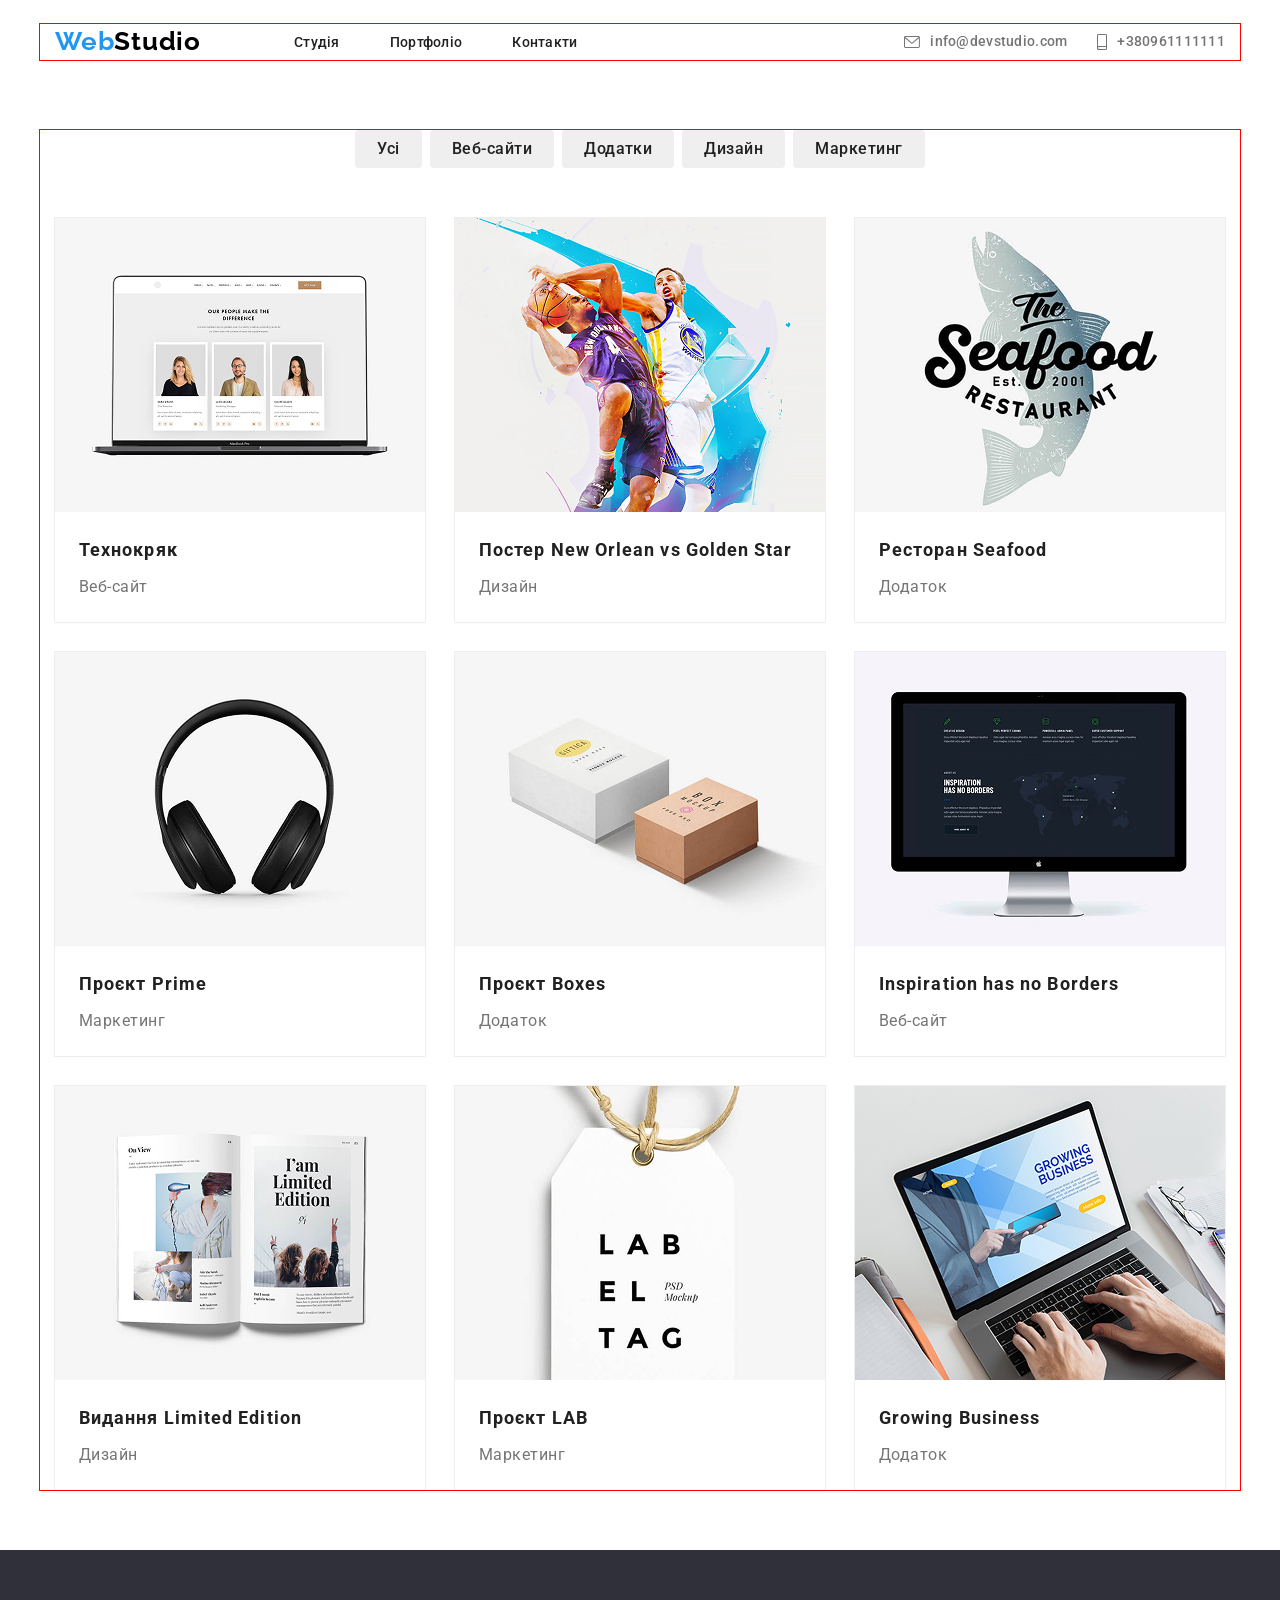
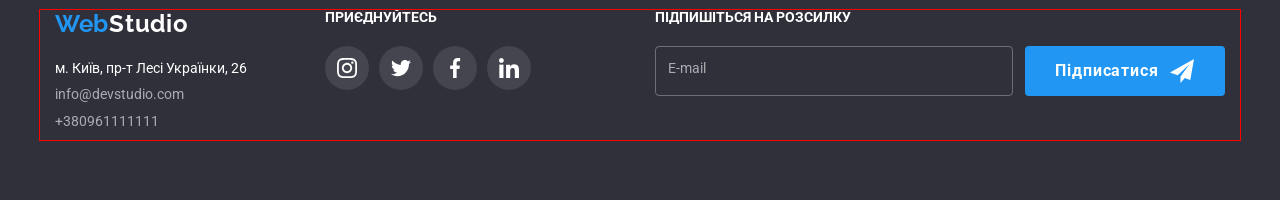
==== portfolio/portfolio.html @ d78ddafa "/" ====
<!doctype html>
<html lang="uk">
  <head>
    <meta charset="UTF-8" />
    <meta name="viewport" content="width=device-width, initial-scale=1.0" />

    <title>Портфоліо | WebStudio</title>
    <link rel="icon" type="image/png" sizes="48x48" href="../pages/logo-w-favicon-48x48.png">
    <link rel="preconnect" href="https://fonts.googleapis.com" />
    <link rel="preconnect" href="https://fonts.gstatic.com" crossorigin />

    <link
      href="https://fonts.googleapis.com/css2?family=Raleway:wght@400;700&family=Roboto:wght@400;500;700;900&display=swap"
      rel="stylesheet"
    />

    <link
      rel="stylesheet"
      href="https://cdnjs.cloudflare.com/ajax/libs/modern-normalize/3.0.1/modern-normalize.min.css"
      integrity="sha512-q6WgHqiHlKyOqslT/lgBgodhd03Wp4BEqKeW6nNtlOY4quzyG3VoQKFrieaCeSnuVseNKRGpGeDU3qPmabCANg=="
      crossorigin="anonymous"
      referrerpolicy="no-referrer"
    />

    <link rel="stylesheet" href="../CSS/reset.css" />
    <link rel="stylesheet" href="../CSS/style.css" />
  </head>

  <body>
    <header class="heading">
      <div class="container">
        <a class="heading-logo" href="../index.html">
          <span class="heading-span">Web</span>Studio
        </a>

        <!-- Mobile menu button -->

        <button
          class="mobile-menu-open"
          type="button"
          aria-label="Відкрити меню"
        >
          <svg class="burger">
            <use href="../pages/symbol-defs.svg#menu"></use>
          </svg>
        </button>
        <nav class="heading-nav">
          <ul class="heading-list">
            <li class="heading-item">
              <a class="heading-link" href="../index.html"> Студія </a>
            </li>

            <li class="heading-item">
              <a class="heading-link" href="../portfolio/portfolio.html">
                Портфоліо
              </a>
            </li>

            <li class="heading-item">
              <a class="heading-link" href="#"> Контакти </a>
            </li>
          </ul>
        </nav>
        <ul class="heading-spisok">
          <li class="heading-element">
            <a class="heading-adress" href="mailto:info@devstudio.com"
              ><svg class="heading-icons">
                <use href="../pages/symbol-defs.svg#envelope"></use>
              </svg>
              info@devstudio.com
            </a>
          </li>

          <li class="heading-element">
            <a class="heading-adress" href="tel:+380961111111"
              ><svg class="heading-icons">
                <use href="../pages/symbol-defs.svg#smartphone"></use>
              </svg>
              +380961111111
            </a>
          </li>
        </ul>
      </div>
    </header>

    <main>
      <section class="portfolio">
        <div class="container">
          <!-- Кнопки фільтра -->

          <ul class="portfolio-list">
            <li class="portfolio-items">
              <button class="portfolio-button" type="button">
                <span class="portfolio-span"> Усі </span>
              </button>
            </li>

            <li class="portfolio-items">
              <button class="portfolio-button" type="button">
                <span class="portfolio-span"> Веб-сайти </span>
              </button>
            </li>

            <li class="portfolio-items">
              <button class="portfolio-button" type="button">
                <span class="portfolio-span"> Додатки </span>
              </button>
            </li>

            <li class="portfolio-items">
              <button class="portfolio-button" type="button">
                <span class="portfolio-span"> Дизайн </span>
              </button>
            </li>

            <li class="portfolio-items">
              <button class="portfolio-button" type="button">
                <span class="portfolio-span"> Маркетинг </span>
              </button>
            </li>
          </ul>

          <!-- Портфоліо -->

          <ul class="portfolio-spisok">
            <li class="item">
              <div class="overlay-box">
                <picture>
                  <source srcset="../pages/dekstop/texn-desktop@1x.jpg 1x, ../pages/dekstop/texn-desktop@2x.jpg 2x" media="(min-width:1200px)">
                  <source srcset="../pages/tablet/texn-tablet@1x.jpg 1x, ../pages/tablet/texn-tablet@2x.jpg 2x" media="(min-width:768px)">
                  <source srcset="../pages/mobile/texn-mobile@1x.jpg 1x, ../pages/mobile/texn-mobile@2x.jpg 2x" media="(max-width:767px)">
                <img
                  src="../pages/img.png"
                  alt="Технокряк"
                  class="portfolio-photo"
                />
                </picture>

                <p class="overlay-text">
                  Ресурс пропонує комплексні пропозиції з різним рівнем
                  функціоналу та сервісів. Все це дозволить відвідувачу отримати
                  вичерпні відомості про компанію чи приватну особу.
                </p>
              </div>

              <div class="portfolio-bg">
                <h2 class="all-title">Технокряк</h2>

                <p class="all-text">Веб-сайт</p>
              </div>
            </li>

            <li class="item">
              <div class="overlay-box">
                 <picture>
                  <source srcset="../pages/dekstop/poster-desktop@1x.jpg 1x, ../pages/dekstop/poster-desktop@2x.jpg 2x" media="(min-width:1200px)">
                  <source srcset="../pages/tablet/poster-tablet@1x.jpg 1x, ../pages/tablet/poster-tablet@2x.jpg 2x" media="(min-width:768px)">
                  <source srcset="../pages/mobile/poster-mobile@1x.jpg 1x, ../pages/mobile/poster-mobile@2x.jpg 2x" media="(max-width:767px)">
                <img
                  src="../pages/img-1.png"
                  alt="Постер New Orlean vs Golden Star"
                  class="portfolio-photo"
                />
                 </picture>

                <p class="overlay-text">
                  Ресурс пропонує комплексні пропозиції з різним рівнем функціоналу та сервісів. Все це дозволить відвідувачу отримати вичерпні відомості про компанію чи приватну особу.
                </p>
              </div>

              <div class="portfolio-bg">
                <h2 class="all-title">Постер New Orlean vs Golden Star</h2>

                <p class="all-text">Дизайн</p>
              </div>
            </li>

            <li class="item">
              <div class="overlay-box">
                 <picture>
                  <source srcset="../pages/dekstop/seafood-desktop@1x.jpg 1x, ../pages/dekstop/seafood-desktop@2x.jpg 2x" media="(min-width:1200px)">
                  <source srcset="../pages/tablet/seafood-tablet@1x.jpg 1x, ../pages/tablet/seafood-tablet@2x.jpg 2x" media="(min-width:768px)">
                  <source srcset="../pages/mobile/seafood-mobile@1x.jpg 1x, ../pages/mobile/seafood-mobile@2x.jpg 2x" media="(max-width:767px)">
                <img
                  src="../pages/img-2.png"
                  alt="Ресторан Seafood"
                  class="portfolio-photo"
                />
                 </picture>

                <p class="overlay-text">
                 Ресурс пропонує комплексні пропозиції з різним рівнем функціоналу та сервісів. Все це дозволить відвідувачу отримати вичерпні відомості про компанію чи приватну особу.
                </p>
              </div>

              <div class="portfolio-bg">
                <h2 class="all-title">Ресторан Seafood</h2>

                <p class="all-text">Додаток</p>
              </div>
            </li>

            <li class="item">
              <div class="overlay-box">
                <picture>
                  <source srcset="../pages/dekstop/headphone-desktop@1x.jpg 1x, ../pages/dekstop/headphone-desktop@2x.jpg 2x" media="(min-width:1200px)">
                  <source srcset="../pages/tablet/headphone-tablet@1x.jpg 1x, ../pages/tablet/headphone-tablet@2x.jpg 2x" media="(min-width:768px)">
                  <source srcset="../pages/mobile/headphone-mobile@1x.jpg 1x, ../pages/mobile/headphone-mobile@2x.jpg 2x" media="(max-width:767px)">
                <img
                  src="../pages/box-3.png"
                  alt="Проєкт Prime"
                  class="portfolio-photo"
                />
                </picture>

                <p class="overlay-text">
                  Ресурс пропонує комплексні пропозиції з різним рівнем функціоналу та сервісів. Все це дозволить відвідувачу отримати вичерпні відомості про компанію чи приватну особу.
                </p>
              </div>

              <div class="portfolio-bg">
                <h2 class="all-title">Проєкт Prime</h2>

                <p class="all-text">Маркетинг</p>
              </div>
            </li>

            <li class="item">
              <div class="overlay-box">
                <picture>
                  <source srcset="../pages/dekstop/box-desktop@1x.jpg 1x, ../pages/dekstop/box-desktop@2x.jpg 2x" media="(min-width:1200px)">
                  <source srcset="../pages/tablet/box-tablet@1x.jpg 1x, ../pages/tablet/box-tablet@2x.jpg 2x" media="(min-width:768px)">
                  <source srcset="../pages/mobile/box-mobile@1x.jpg 1x, ../pages/mobile/box-mobile@2x.jpg 2x" media="(max-width:767px)">
                <img
                  src="../pages/img-4.png"
                  alt="Проєкт Boxes"
                  class="portfolio-photo"
                />
                </picture>

                <p class="overlay-text">
                  Ресурс пропонує комплексні пропозиції з різним рівнем функціоналу та сервісів. Все це дозволить відвідувачу отримати вичерпні відомості про компанію чи приватну особу.
                </p>
              </div>

              <div class="portfolio-bg">
                <h2 class="all-title">Проєкт Boxes</h2>

                <p class="all-text">Додаток</p>
              </div>
            </li>

            <li class="item">
              <div class="overlay-box">
                <picture>
                  <source srcset="../pages/dekstop/borders-deskop@1x.jpg 1x, ../pages/dekstop/borders-deskop@2x.jpg 2x" media="(min-width:1200px)">
                  <source srcset="../pages/tablet/borders-tablet@1x.jpg 1x, ../pages/tablet/borders-tablet@2x.jpg 2x" media="(min-width:768px)">
                  <source srcset="../pages/mobile/borders-mobile@1x.jpg 1x, ../pages/mobile/borders-mobile@2x.jpg 2x" media="(max-width:767px)">
                <img
                  src="../pages/img-5.png"
                  alt="Inspiration has no Borders"
                  class="portfolio-photo"
                />
                </picture>

                <p class="overlay-text">
                  Ресурс пропонує комплексні пропозиції з різним рівнем функціоналу та сервісів. Все це дозволить відвідувачу отримати вичерпні відомості про компанію чи приватну особу.
                </p>
              </div>

              <div class="portfolio-bg">
                <h2 class="all-title">Inspiration has no Borders</h2>

                <p class="all-text">Веб-сайт</p>
              </div>
            </li>

            <li class="item">
              <div class="overlay-box">
                <picture>
                  <source srcset="../pages/dekstop/boek-desktop@1x.jpg 1x, ../pages/dekstop/boek-desktop@2x.jpg 2x" media="(min-width:1200px)">
                  <source srcset="../pages/tablet/boek-tablet@1x.jpg 1x, ../pages/tablet/boek-tablet@2x.jpg 2x" media="(min-width:768px)">
                  <source srcset="../pages/mobile/boek-mobile@1x.jpg 1x, ../pages/mobile/boek-mobile@2x.jpg 2x" media="(max-width:767px)">
                <img
                  src="../pages/img-6.png"
                  alt="Видання Limited Edition"
                  class="portfolio-photo"
                />
                </picture>

                <p class="overlay-text">
                  Ресурс пропонує комплексні пропозиції з різним рівнем функціоналу та сервісів. Все це дозволить відвідувачу отримати вичерпні відомості про компанію чи приватну особу.
                </p>
              </div>

              <div class="portfolio-bg">
                <h2 class="all-title">Видання Limited Edition</h2>

                <p class="all-text">Дизайн</p>
              </div>
            </li>

            <li class="item">
              <div class="overlay-box">
                <picture>
                  <source srcset="../pages/dekstop/lab-desktop@1x.jpg 1x, ../pages/dekstop/lab-desktop@2x.jpg 2x" media="(min-width:1200px)">
                  <source srcset="../pages/tablet/lab-tablet@1x.jpg 1x, ../pages/tablet/lab-tablet@2x.jpg 2x" media="(min-width:768px)">
                  <source srcset="../pages/mobile/lab-mobile@1x.jpg 1x, ../pages/mobile/lab-mobile@2x.jpg 2x" media="(max-width:767px)">
                <img
                  src="../pages/img-7.png"
                  alt="Проєкт LAB"
                  class="portfolio-photo"
                />
                </picture>

                <p class="overlay-text">
                  Ресурс пропонує комплексні пропозиції з різним рівнем функціоналу та сервісів. Все це дозволить відвідувачу отримати вичерпні відомості про компанію чи приватну особу.
                </p>
              </div>

              <div class="portfolio-bg">
                <h2 class="all-title">Проєкт LAB</h2>

                <p class="all-text">Маркетинг</p>
              </div>
            </li>

            <li class="item">
              <div class="overlay-box">
                 <picture>
                  <source srcset="../pages/dekstop/busines-desktop@1x.jpg 1x, ../pages/dekstop/busines-desktop@2x.jpg 2x" media="(min-width:1200px)">
                  <source srcset="../pages/tablet/busines-tablet@1x.jpg 1x, ../pages/tablet/busines-tablet@2x.jpg 2x" media="(min-width:768px)">
                  <source srcset="../pages/mobile/busines-mobile@1x.jpg 1x, ../pages/mobile/busines-mobile@2x.jpg 2x" media="(max-width:767px)">
                <img
                  src="../pages/img-8.png"
                  alt="Growing Business"
                  class="portfolio-photo"
                />
                 </picture>

                <p class="overlay-text">
                 Ресурс пропонує комплексні пропозиції з різним рівнем функціоналу та сервісів. Все це дозволить відвідувачу отримати вичерпні відомості про компанію чи приватну особу.
                </p>
              </div>

              <div class="portfolio-bg">
                <h2 class="all-title">Growing Business</h2>

                <p class="all-text">Додаток</p>
              </div>
            </li>
          </ul>
        </div>
      </section>
    </main>

    <footer class="footer">
      <div class="container">
        <div class="footer-box">
          <div class="footer-logo-wrap">
          <a class="footer-logo" href="../index.html">
            <span class="footer-span">Web</span>Studio
          </a>
          </div>

          <ul class="footer-list">
            <li class="footer-item">
              <a class="footer-contact" href="#">
                м. Київ, пр-т Лесі Українки, 26
              </a>
            </li>

            <li class="footer-item">
              <a class="footer-contact" href="mailto:info@devstudio.com">
                info@devstudio.com
              </a>
            </li>

            <li class="footer-item">
              <a class="footer-contact" href="tel:+380961111111">
                +380961111111
              </a>
            </li>
          </ul>
        </div>
        <div class="items-div">
        <h2 class="footer-title">приєднуйтесь</h2>
        <ul class="footer-links">
          <li class="footer-items">
            <a class="footer-link" href="https://www.instagram.com/">
              <svg class="footer-icon">
                <use href="../pages/symbol-defs.svg#instagram"></use>
              </svg>
            </a>
          </li>
          <li class="footer-items">
            <a class="footer-link" href="https://www.X.com">
              <svg class="footer-icon">
                <use href="../pages/symbol-defs.svg#twitter"></use>
              </svg>
            </a>
          </li>
          <li class="footer-items">
            <a class="footer-link" href="https://www.facebook.com/">
              <svg class="footer-icon">
                <use href="../pages/symbol-defs.svg#facebook"></use>
              </svg>
            </a>
          </li>
          <li class="footer-items">
            <a class="footer-link" href="https://www.linkedin.com/">
              <svg class="footer-icon">
                <use href="../pages/symbol-defs.svg#linkedin"></use>
              </svg>
            </a>
          </li>
        </ul>
        </div>
        <form class="footer-form">
          <h2 class="footer-detitle">Підпишіться на розсилку</h2>

          <div class="footer-subscribe">
            <textarea
              class="footer-send"
              placeholder="E-mail"
              name="E-mail"
            ></textarea>

            <button class="footer-btn" type="submit">
              Підписатися
              <svg class="footer-tlg">
                <use href="../pages/symbol-defs.svg#send"></use>
              </svg>
            </button>
          </div>
        </form>
      </div>
    </footer>

    <!-- ================= MOBILE MENU ================= -->

    <div class="mobile-menu">
      <div class="mobile-menu-container">
        <button
          class="mobile-menu-close"
          type="button"
          aria-label="Закрити меню"
        >
          ×
        </button>

        <nav class="mobile-nav">
          <ul class="mobile-nav-list">
            <li class="mobile-nav-item">
              <a
                class="mobile-nav-link mobile-nav-link-active"
                href="../index.html"
              >
                Студія
              </a>
            </li>

            <li class="mobile-nav-item">
              <a class="mobile-nav-link" href="../portfolio/portfolio.html">
                Портфоліо
              </a>
            </li>

            <li class="mobile-nav-item">
              <a class="mobile-nav-link" href="#"> Контакти </a>
            </li>
          </ul>
        </nav>

        <div class="mobile-contacts">
          <a class="mobile-phone" href="tel:+380961111111">
            +38 096 111 11 11
          </a>

          <a class="mobile-email" href="mailto:info@devstudio.com">
            info@devstudio.com
          </a>

          <ul class="mobile-socials">
            <li>
              <a href="#"> Instagram </a>
            </li>

            <li>
              <a href="#"> Twitter </a>
            </li>

            <li>
              <a href="#"> Facebook </a>
            </li>

            <li>
              <a href="#"> LinkedIn </a>
            </li>
          </ul>
        </div>
      </div>
    </div>

    <script src="../JS/modal.js"></script>
    <script src="../JS/mobile-menu.js"></script>
  </body>
</html>
---- CSS/style.css ----
:root {
  --link-color: #2196f3;
  --logo-color: #000000;
  --main-color: #212121;
  --text-color: #757575;
  --only-color: #ffffff;
  --bg-color: #2f303a;
  --team-color: #f5f4fa;
  --two-color: rgba(255, 255, 255, 0.6);
}

.roboto-uniquifier {
  font-family: "Roboto", sans-serif;
  font-optical-sizing: auto;
  font-style: normal;
  font-variation-settings: "wdth" 100;
}

.raleway-uniquifier {
  font-family: "Raleway", sans-serif;
  font-optical-sizing: auto;
  font-style: normal;
}

body {
  font-family: "Roboto", sans-serif;
}

/* =========================
   CONTAINER
========================= */

.container {
  max-width: 1200px;
  padding: 0 15px;
  margin: 0 auto;
  width: 100%;
  outline: 1px solid red;
}

/* =========================
   HEADER
========================= */

.heading {
  display: flex;
  padding-top: 10px;
  padding-bottom: 10px;
}

.heading .container {
  display: flex;
  align-items: center;
}

.heading-nav {
  text-decoration: none;
  display: none;
}

.heading-logo {
  color: var(--logo-color);
  font-family: Raleway, sans-serif;
  font-size: 24px;
  font-weight: 700;
  line-height: 1.38;
  letter-spacing: 0.72px;
  margin-right: auto;
}

.heading-span {
  color: var(--link-color);
}

.heading-list {
  display: flex;
  gap: 50px;
}

.heading-link {
  position: relative;
  color: var(--main-color);
  font-size: 14px;
  font-weight: 500;
  line-height: 1.14;
  letter-spacing: 0.28px;
}

.heading-link::after {
  content: "";
  position: absolute;
  left: 0;
  bottom: -11px;
  width: 100%;
  height: 4px;
  background-color: var(--link-color);
  border-radius: 2px;
  opacity: 0;
  transition: opacity 250ms;
}

.heading-link:hover::after {
  opacity: 1;
}

.heading-link:hover {
  color: var(--link-color);
}

.heading-spisok {
  display: none;
  margin-left: auto;
}

.heading-icons {
  width: 16px;
  height: 12px;
  fill: currentColor;
}

.heading-adress {
  color: var(--text-color);
  font-size: 14px;
  font-weight: 500;
  line-height: 1.14;
  letter-spacing: 0.28px;
  display: flex;
  align-items: center;
  gap: 10px;
  transition: color 250ms ease;
}

.heading-adress:hover,
.heading-adress:focus {
  color: var(--link-color);
}

.heading-adress:hover .heading-icons {
  fill: #2196f3;
}

.heading-adress:hover .heading-icons {
  fill: #2196f3;
}

.heading-element:last-child .heading-icons {
  width: 10px;
  height: 16px;
}

.heading-element:last-child .heading-icons:hover {
  fill: #2196f3;
}

/* =========================
   HERO
========================= */

.hero {
  padding: 118px 0;
  background-image:
    linear-gradient(rgb(47, 48, 58, 0.4), rgb(47, 48, 58, 0.4)),
    url(../pages/mobile/hero-mobile@1x.webp);
  background-size: cover;
  background-position: center;
  background-repeat: no-repeat;
}

@media (min-device-pixel-ratio: 2),
  (-webkit-min-device-pixel-ratio: 2),
  (min-resolution: 192dpi),
  (min-resolution: 2dppx) {
  .hero {
    background-image:
      linear-gradient(rgb(47, 48, 58, 0.4), rgb(47, 48, 58, 0.4)),
      url(../pages/mobile/hero-mobile@2x.webp);
  }
}

.hero-title {
  color: var(--only-color);
  text-align: center;
  font-size: 26px;
  line-height: 1.36;
  font-weight: 900;
  letter-spacing: 1.56px;
  text-transform: uppercase;
  width: 100%;

  animation: heroTitle 1s ease;
}

.hero-button {
  width: 216px;
  color: var(--only-color);
  text-align: center;
  font-size: 16px;
  line-height: 30px;
  letter-spacing: 0.96px;
  border-radius: 4px;

  background: linear-gradient(180deg, #2196f3 0%, #188ce8 100%);

  box-shadow:
    0 4px 4px rgba(0, 0, 0, 0.15),
    0 2px 8px rgba(33, 150, 243, 0.2);

  padding: 10px 32px;
}

.btn-div {
  display: flex;
  justify-content: center;
}

/* =========================
   ADVANTAGES
========================= */

.advantages {
  padding-top: 60px;
  padding-bottom: 60px;
}

.advantages-list {
  display: grid;
  grid-template-columns: 1fr;
}

.advantages-img {
  width: 70px;
  height: 70px;
  margin-top: 25px;
  margin-bottom: 25px;
}

.advantages-img-div {
  width: 100%;
  border-radius: 4px;
  background: #f5f4fa;
  display: flex;
  align-items: center;
  text-align: center;
  justify-content: center;
  margin-bottom: 30px;
  margin-top: 30px;
}

.advantages-title {
  margin-bottom: 10px;
  color: #212121;
  text-align: left;
  font-family: Roboto, sans-serif;
  font-size: 14px;
  font-style: normal;
  font-weight: 700;
  line-height: normal;
  letter-spacing: 0.42px;
  text-transform: uppercase;
}

.advantages-text {
  color: var(--text-color);
  font-size: 14px;
  font-weight: 400;
  line-height: 1.71;
  letter-spacing: 0.42px;
}

/* =========================
   SERVICES
========================= */

.perspectief {
  padding-bottom: 94px;
  display: none;
}

.perspectief-list {
  display: flex;
  gap: 30px;
}

.perspectief-title {
  color: var(--main-color);
  text-align: center;
  font-size: 36px;
  font-weight: 700;
  line-height: normal;
  letter-spacing: 1.08px;
  margin-bottom: 50px;
}

.perspectief-photo {
  width: 370px;
  height: 294px;
}

.perspectief-item {
  position: relative;
}

.perspectief-div {
  position: absolute;
  left: 0;
  bottom: 0;

  width: 370px;
  height: 70px;

  background: rgba(47, 48, 58, 0.8);

  display: flex;
  align-items: center;
  justify-content: center;
  text-align: center;
}

.perspektief-text {
  color: #fff;
  text-align: center;
  font-family: Roboto, sans-serif;
  font-size: 14px;
  font-weight: 700;
  line-height: normal;
  letter-spacing: 0.42px;
  text-transform: uppercase;
  margin: 0;
}

/* =========================
   TEAM
========================= */

.team {
  padding-top: 60px;
  padding-bottom: 60px;
  background-color: var(--team-color);
}

.team-list {
  display: grid;
  grid-template-columns: 100%;
  gap: 30px;
  justify-items: center;
}

.team-items {
  width: 100%;
  max-width: 450px;
}

.team-div {
  background-color: var(--only-color);
  padding-top: 30px;
  padding-bottom: 30px;

  box-shadow:
    0 2px 1px rgba(0, 0, 0, 0.12),
    0 1px 1px rgba(0, 0, 0, 0.14),
    0 2px 3px rgba(0, 0, 0, 0.2);
}

.team-detitle {
  color: var(--main-color);
  text-align: center;
  font-size: 36px;
  font-weight: 700;
  line-height: 1.17;
  letter-spacing: 1.08px;
  margin-bottom: 50px;
}

.team-title {
  color: #212121;
  text-align: center;
  font-family: Roboto, sans-serif;
  font-size: 16px;
  font-weight: 500;
  line-height: normal;
  letter-spacing: 0.48px;
  margin-bottom: 10px;
}

.team-text {
  color: var(--text-color);
  text-align: center;
  font-size: 16px;
  font-weight: 400;
  line-height: 1.5;
  letter-spacing: 0.48px;
}

.team-item {
  display: flex;
  justify-content: center;
  gap: 10px;
  margin-top: 16px;
}

.team-icon {
  width: 20px;
  height: 20px;
  fill: #afb1b8;
}

.team-link {
  width: 44px;
  height: 44px;
  display: flex;
  justify-content: center;
  align-items: center;
  border-radius: 50%;
}

.team-link:hover {
  background-color: #2196f3;
}

.team-link:hover .team-icon {
  fill: #fff;
}

/* =========================
   CLIENTS
========================= */

.clients {
  padding-top: 60px;
  padding-bottom: 60px;
}

.clients-title {
  color: #212121;
  text-align: center;
  font-family: Roboto, sans-serif;
  font-size: 36px;
  font-weight: 700;
  line-height: normal;
  letter-spacing: 1.08px;
}

.clients-list {
  display: grid;
  grid-template-columns: repeat(2, 1fr);
  gap: 30px;
  margin-top: 30px;
  justify-content: center;
}

.clients-item {
  width: 100%;
  max-width: 210px;
}

.client-icon {
  width: 106px;
  height: 60px;
  fill: #afb1b8;
}

.clients-link {
  width: 170px;
  height: 92px;
  border-radius: 4px;
  border: 1px solid #afb1b8;

  display: flex;
  justify-content: center;
  align-items: center;
  width: 100%;
  height: 92px;
}

.clients-link:hover {
  border: 1px solid #2196f3;
}

.clients-link:hover .client-icon {
  fill: #2196f3;
}

/* =========================
   FOOTER
========================= */

.footer {
  width: 100%;
  background-color: #2f303a;
  padding: 60px 0 40px;
  overflow: hidden;
}

.footer .container {
  width: 100%;
  max-width: 1200px;
  margin: 0 auto;
  padding: 0 15px;

  box-sizing: border-box;
}

.footer-box {
  width: 100%;
  display: flex;
  flex-direction: column;
  align-items: center;
  text-align: center;
}

.footer-logo-wrap {
  width: 100%;
  margin-bottom: 20px;
  text-align: center;
}

.footer-logo {
  display: inline-block;

  color: #fff;
  font-family: Raleway, sans-serif;
  font-size: 24px;
  font-weight: 700;
  line-height: 1.2;
  letter-spacing: 0.72px;
}

.footer-span {
  color: #2196f3;
}

.footer-list {
  width: 100%;
  margin: 0 0 50px;
  padding: 0;

  display: flex;
  flex-direction: column;
  align-items: center;
  gap: 7px;

  list-style: none;
}

.footer-item {
  width: 100%;
  text-align: center;
}

.footer-item:first-child .footer-contact {
  color: #fff;
}

.footer-contact {
  display: block;
  width: 100%;
  margin: 0;

  color: rgba(255, 255, 255, 0.6);
  font-size: 14px;
  line-height: 1.4;
  text-align: center;
}

.footer-social {
  width: 100%;
  margin: 0 0 50px;

  display: flex;
  flex-direction: column;
  align-items: center;
}

.footer-title {
  width: 100%;
  margin-bottom: 20px;
  color: #fff;
  font-family: Roboto, sans-serif;
  font-size: 14px;
  font-weight: 700;
  line-height: 1.14;
  text-transform: uppercase;
  text-align: center;
}

.footer-detitle {
  width: 100%;
  margin-top: 60px;
  margin-bottom: 20px;
  color: #fff;
  font-family: Roboto, sans-serif;
  font-size: 14px;
  font-weight: 700;
  line-height: 1.14;
  text-transform: uppercase;
  text-align: center;
}

.footer-links {
  width: 100%;
  display: flex;
  justify-content: center;
  align-items: center;
  flex-wrap: wrap;
  gap: 10px;

  margin: 0;
  padding: 0;
}

.footer-link {
  width: 44px;
  height: 44px;
  flex: 0 0 44px;

  display: flex;
  align-items: center;
  justify-content: center;

  border-radius: 50%;
  background-color: rgba(255, 255, 255, 0.1);
}

.footer-link:hover {
  background-color: #2196f3;
}

.footer-icon {
  width: 20px;
  height: 20px;
  fill: #fff;
}

/* FORM */

.footer-form {
  width: 100%;
  max-width: 100%;
  margin: 0;
  padding: 0;

  display: flex;
  flex-direction: column;
  align-items: center;

  box-sizing: border-box;
}

.footer-subscribe {
  width: 100%;
  max-width: 100%;

  display: flex;
  flex-direction: column;
  align-items: center;
  gap: 18px;
}

.footer-send {
  width: 100%;
  max-width: 100%;
  min-width: 0;
  height: 50px;

  margin: 0;
  padding: 0 12px;

  box-sizing: border-box;

  color: #fff;
  background-color: transparent;
  border: 1px solid rgba(255, 255, 255, 0.3);
  border-radius: 4px;

  outline: none;
}

.footer-send::placeholder {
  color: rgba(255, 255, 255, 0.6);
}

.footer-btn {
  width: 200px;
  max-width: 100%;
  height: 50px;

  margin: 0;
  padding: 0;

  display: flex;
  align-items: center;
  justify-content: center;
  gap: 10px;

  color: #fff;
  background-color: #2196f3;

  border: none;
  border-radius: 4px;

  font-family: Roboto, sans-serif;
  font-size: 16px;
  font-weight: 700;

  cursor: pointer;
}

.footer-tlg {
  width: 24px;
  height: 24px;
  flex-shrink: 0;
  fill: #fff;
}

/* =========================
   ANIMATIONS
========================= */

@keyframes heroTitle {
  0% {
    opacity: 0;
    transform: translateY(-50px);
  }

  100% {
    opacity: 1;
    transform: translateY(0);
  }
}

.heading-logo:hover {
  animation: logoRotate 0.7s;
}

@keyframes logoRotate {
  0% {
    transform: rotate(0deg);
  }

  50% {
    transform: rotate(8deg);
  }

  100% {
    transform: rotate(0deg);
  }
}

.team-items:hover {
  animation: teamCard 0.5s forwards;
}

@keyframes teamCard {
  0% {
    transform: scale(1);
  }

  100% {
    transform: scale(1.05);
  }
}

.item:hover {
  animation: portfolioAnim 0.5s forwards;
}

@keyframes portfolioAnim {
  0% {
    transform: scale(1);
  }

  100% {
    transform: scale(1.03);
  }
}

/* =========================
   DECORATIVE LINE
========================= */

.product-title {
  position: relative;
  display: inline-block;
}

.product-title::after {
  content: "";
  position: absolute;
  left: 0;
  bottom: -10px;
  width: 100%;
  height: 3px;
  background: #d23166;
}

/* =========================
   PORTFOLIO
========================= */

.portfolio {
  padding-top: 60px;
  padding-bottom: 60px;
}

.portfolio-list {
  display: flex;
  flex-wrap: wrap;
  gap: 8px;
  margin-bottom: 50px;
}

.portfolio-button {
  color: #212121;
  text-align: center;
  font-family: Roboto;
  font-size: 16px;
  font-style: normal;
  font-weight: 500;
  line-height: 26px;
  letter-spacing: 0.48px;
  gap: 22px;
  padding: 6px 22px;
  border-radius: 4px;
}

.portfolio-span {
  font-size: 16px;
}

.portfolio-button:hover {
  background: linear-gradient(180deg, #2196f3 0%, #188ce8 100%);

  color: #fff;

  box-shadow: 0 2px 4px rgba(0, 0, 0, 0.12);
}

.portfolio-spisok {
  display: flex;
  flex-wrap: wrap;
  gap: 30px;
  justify-content: center;
}

.item {
  outline: 1px solid #eee;
  background: #fff;
  width: 100%;
  box-shadow: 0 1px 2px rgba(0, 0, 0, 0.04);
  transition:
    box-shadow 250ms ease,
    transform 250ms ease;
}

.overlay-box {
  position: relative;
  overflow: hidden;
}

.overlay-text {
  position: absolute;
  top: 0;
  left: 0;
  width: 100%;
  height: 100%;
  padding: 40px 24px;
  background: linear-gradient(
    180deg,
    rgba(33, 150, 243, 0.9) 0%,
    rgba(24, 140, 232, 0.92) 100%
  );
  color: #ffffff;
  font-size: 20px;
  line-height: 1.5;
  transform: translateY(100%);
  transition: transform 250ms ease;
}

.item:hover .overlay-text {
  transform: translateY(0);
}

.item:hover {
  box-shadow:
    0 1px 1px rgba(0, 0, 0, 0.12),
    0 4px 4px rgba(0, 0, 0, 0.1),
    0 4px 6px rgba(0, 0, 0, 0.08);
}

.portfolio-photo {
  display: block;
  width: 100%;
  height: auto;
}

.portfolio-bg {
  padding: 20px 24px;
}

.all-title {
  color: #212121;
  font-size: 18px;
  font-weight: 700;
  line-height: 2;
  letter-spacing: 1.08px;
  margin-bottom: 4px;
}

.all-text {
  color: #757575;
  font-size: 16px;
  font-weight: 400;
  line-height: 1.88;
  letter-spacing: 0.48px;
  margin-top: 4px;
}

/* =========================
   MODAL
========================= */

.back-drop {
  position: fixed;
  top: 0;
  left: 0;
  width: 100%;
  height: 100%;

  background-color: rgba(0, 0, 0, 0.407);

  display: flex;
  justify-content: center;
  align-items: center;
}

.modal {
  position: relative;
  width: 528px;
  height: 581px;
  border-radius: 4px;
  background: #fff;

  box-shadow:
    0 1px 3px rgba(0, 0, 0, 0.12),
    0 1px 1px rgba(0, 0, 0, 0.14),
    0 2px 1px rgba(0, 0, 0, 0.2);

  transform: scale(1);
  padding: 40px;

  transition: transform 1500ms cubic-bezier(0.19, 1, 0.22, 1);
}

.modal-close {
  position: absolute;
  top: 8px;
  right: 8px;

  width: 30px;
  height: 30px;

  padding: 0;

  display: flex;
  justify-content: center;
  align-items: center;

  background-color: #fff;
  border: 1px solid rgba(0, 0, 0, 0.1);
  border-radius: 50%;

  cursor: pointer;
}

.modal-close-icon:hover {
  fill: #2196f3;
}

.modal-close-icon {
  width: 18px;
  height: 18px;
  fill: #000;
}

.modal-title {
  color: #212121;
  text-align: center;
  font-family: Roboto;
  font-size: 20px;
  font-style: normal;
  font-weight: 700;
  line-height: normal;
  letter-spacing: 0.6px;
  margin-bottom: 12px;
}

.modal-label {
  display: block;
}

.modal-text {
  color: #757575;
  font-family: Roboto;
  font-size: 12px;
  font-style: normal;
  font-weight: 400;
  line-height: normal;
  letter-spacing: 0.12px;
  margin-top: 10px;
}

.modal-input {
  display: block;
  width: 100%;
  height: 50px;
  border-radius: 4px;
  border: 1px solid rgba(33, 33, 33, 0.2);
}

.modal-textarea {
  width: 448px;
  height: 120px;
  display: block;
  border-radius: 4px;
  border: 1px solid rgba(33, 33, 33, 0.2);
}

.input-wrapper {
  position: relative;
}

.input-wrapper input {
  width: 100%;
  height: 40px;
  padding-left: 40px;
}

.input-icon {
  position: absolute;
  left: 12px;
  top: 50%;
  transform: translateY(-50%);

  width: 18px;
  height: 18px;
  fill: #212121;
}

.input-icon:hover {
  fill: #2196f3;
}

textarea {
  display: block;
  width: 100%;
  resize: none;
  height: 150px;
}

.btn-label {
  display: flex;
  justify-content: center;
  align-items: center;
}

.btn {
  color: #fff;
  text-align: center;
  font-family: Roboto, sans-serif;
  font-size: 16px;
  font-weight: 700;
  line-height: 30px;
  letter-spacing: 0.96px;

  background: linear-gradient(180deg, #2196f3 0%, #188ce8 100%);

  box-shadow:
    0 4px 4px rgba(0, 0, 0, 0.15),
    0 2px 8px rgba(33, 150, 243, 0.18);

  width: 200px;
  height: 50px;
  margin-top: 30px;
  border-radius: 4px;
  border: none;
}

.is-hidden {
  opacity: 0;
  pointer-events: none;
  visibility: hidden;
}

.is-hidden .modal {
  transform: scale(0);
}

/* =========================
   CHECKBOX
========================= */

.checkbox-input {
  position: absolute;
  opacity: 0;
  width: 16px;
  height: 15px;
  color: #212121;
}

.checkbox-text {
  color: #757575;
  font-family: Roboto;
  font-size: 14px;
  font-style: normal;
  font-weight: 400;
  line-height: 24px;
  letter-spacing: 0.42px;
}

.link {
  color: #2196f3;
  text-decoration-line: underline;
  text-decoration-style: solid;
  text-decoration-skip-ink: none;
  text-decoration-thickness: auto;
  text-underline-offset: auto;
  text-underline-position: from-font;
}

.checkbox-custom {
  display: inline-block;
  width: 20px;
  height: 20px;

  border: 2px solid #aaa;
  border-radius: 4px;
  background-color: #fff;

  transition:
    background-color 0.2s ease,
    border-color 0.2s ease;

  position: relative;
  flex-shrink: 0;
}

.checkbox-label {
  display: flex;
  align-items: center;
  gap: 10px;
  cursor: pointer;
  user-select: none;
  margin-top: 20px;
}

.checkbox-custom::before {
  content: "";
  display: block;

  width: 5px;
  height: 10px;

  border: 2px solid #fff;
  border-top: none;
  border-left: none;

  transform: rotate(45deg);

  position: absolute;
  top: 2px;
  left: 6px;

  opacity: 0;
  transition: opacity 0.2s ease;
}

.checkbox-input:checked + .checkbox-custom {
  background-color: #4a90e2;
  border-color: #4a90e2;
}

.checkbox-input:checked + .checkbox-custom::before {
  opacity: 1;
}

.checkbox-input:focus-visible + .checkbox-custom {
  outline: 2px solid #4a90e2;
  outline-offset: 2px;
}

/* =========================
   MOBILE MENU
========================= */

.mobile-menu {
  position: fixed;
  z-index: 9999;
  top: 0;
  left: 0;

  width: 100%;
  height: 100vh;

  background-color: #fff;

  transform: translateX(100%);
  transition: transform 300ms ease;

  visibility: hidden;
}

.mobile-menu.is-open {
  transform: translateX(0);
  visibility: visible;
}

.mobile-menu-container {
  position: relative;
  width: 100%;
  height: 100%;
  padding: 48px 40px;
}

.mobile-menu-close {
  position: absolute;
  top: 10px;
  right: 15px;

  width: 40px;
  height: 40px;

  border: none;
  background: transparent;

  font-size: 40px;
  line-height: 40px;
  cursor: pointer;
}

.mobile-nav-list {
  display: flex;
  flex-direction: column;
  gap: 30px;

  margin: 0;
  padding: 0;
}

.mobile-nav-link {
  color: #212121;
  font-size: 40px;
  line-height: 1.2;
  text-decoration: none;
}

.mobile-nav-link:hover {
  color: #2196f3;
}

.mobile-contacts {
  position: absolute;
  left: 40px;
  bottom: 40px;

  display: flex;
  flex-direction: column;
}

.mobile-phone {
  color: #757575;
  font-size: 24px;
  text-decoration: none;
  margin-bottom: 20px;
}

.mobile-email {
  color: #757575;
  font-size: 20px;
  text-decoration: none;
  margin-bottom: 20px;
}

.mobile-socials {
  display: flex;
  gap: 15px;
  margin: 0;
  padding: 0;
}

.mobile-socials a {
  color: #2196f3;
  text-decoration: none;
}

.mobile-menu-open {
  display: flex;
  flex-direction: column;
  justify-content: space-between;

  width: 24px;
  height: 24px;

  padding: 3px 2px;
  border: none;
  background: transparent;

  cursor: pointer;
}

.mobile-menu-open use {
  display: block;
  width: 100%;
  height: 2px;
  background-color: #212121;
}

/* =========================
   MOBILE
========================= */

@media (min-width: 480px) {
  .container {
    width: 480px;
  }
  .advantages-img {
    width: 70px;
    height: 70px;
    margin-top: 25px;
    margin-bottom: 25px;
    display: block;
  }
  .advantages-img-div {
    width: 100%;
  }

  .clients .container {
    margin: 0 auto;
  }

  .clients .container {
    box-sizing: border-box;
  }

  .clients-list {
    display: grid;
    grid-template-columns: repeat(2, 1fr);
    gap: 30px;
    width: 100%;
    margin: 30px auto 0;
    padding: 0;
    box-sizing: border-box;
  }

  .clients-item {
    width: 100%;
    max-width: none;
    margin: 0;
    box-sizing: border-box;
  }

  .clients-link {
    width: 100%;
    height: 92px;
    box-sizing: border-box;
    display: flex;
    justify-content: center;
    align-items: center;
  }

  .footer {
    width: 100%;
    max-width: 100%;
    margin: 0;
    padding: 55px 0 50px;
    background-color: #2f303a;
    overflow: hidden;
    box-sizing: border-box;
  }

  .footer .container {
    width: 100%;
    max-width: 100%;
    margin: 0 auto;
    padding: 0 24px;
    box-sizing: border-box;
  }

  .footer-box {
    width: 100%;
    max-width: 100%;
    margin: 0;
    padding: 0;

    display: flex;
    flex-direction: column;
    align-items: center;

    text-align: center;
    box-sizing: border-box;
  }

  .footer-logo-wrap {
    width: 100%;
    margin: 0 0 20px;
    text-align: center;
  }

  .footer-logo {
    display: inline-block;
    margin: 0;

    font-family: Raleway, sans-serif;
    font-size: 24px;
    font-weight: 700;
    line-height: 1.2;

    text-align: center;
  }

  .footer-list {
    width: 100%;
    max-width: 100%;
    margin: 0 0 50px;
    padding: 0;
    display: flex;
    flex-direction: column;
    align-items: center;
    gap: 7px;
    list-style: none;
    text-align: center;
    box-sizing: border-box;
  }

  .footer-item {
    width: 100%;
    margin: 0;
    padding: 0;
    text-align: center;
  }

  .footer-contact {
    display: block;
    width: 100%;

    margin: 0;

    font-size: 14px;
    line-height: 1.4;

    text-align: center;
  }

  .items-div {
    width: 100%;
    max-width: 100%;
    margin: 0 0 60px;
    padding: 0;
    text-align: center;
    box-sizing: border-box;
  }

  .items-div .footer-title {
    width: 100%;
    margin: 0 0 20px;

    font-size: 14px;
    font-weight: 700;
    line-height: 1.14;

    text-align: center;
  }

  .footer-links {
    width: 100%;
    max-width: 100%;

    margin: 0;
    padding: 0;

    display: flex;
    justify-content: center;
    align-items: center;

    gap: 10px;

    box-sizing: border-box;
  }

  .footer-link {
    width: 44px;
    height: 44px;

    flex: 0 0 44px;

    display: flex;
    align-items: center;
    justify-content: center;

    border-radius: 50%;

    background-color: rgba(255, 255, 255, 0.1);
  }

  .footer-icon {
    width: 20px;
    height: 20px;

    fill: #fff;
  }

  .footer-form {
    width: 100%;
    max-width: 100%;
    margin: 0;
    padding: 0;
    display: flex;
    flex-direction: column;
    align-items: center;
    text-align: center;
    box-sizing: border-box;
  }

  .footer-detitle {
    width: 100%;
    max-width: 100%;
    margin: 0 0 20px;
    color: #fff;
    font-size: 14px;
    font-weight: 700;
    line-height: 1.14;
    text-align: center;
    text-transform: uppercase;
    box-sizing: border-box;
  }

  .footer-subscribe {
    width: 100%;
    max-width: 100%;

    margin: 0;
    padding: 0;

    display: flex;
    flex-direction: column;
    align-items: center;

    gap: 18px;

    box-sizing: border-box;
  }

  .footer-send {
    display: block;
    width: 450px;
    height: 50px;
    margin: 0;
    padding: 0 12px;

    box-sizing: border-box;

    color: #fff;

    background: transparent;

    border: 1px solid rgba(255, 255, 255, 0.3);
    border-radius: 4px;

    outline: none;

    font-family: Roboto, sans-serif;
    font-size: 14px;
    line-height: 42px;
  }

  .footer-send::placeholder {
    color: rgba(255, 255, 255, 0.6);
  }

  .footer-btn {
    width: 170px;
    max-width: 100%;
    height: 50px;
    margin: 0;
    padding: 0;
    display: flex;
    align-items: center;
    justify-content: center;
    gap: 8px;
    color: #fff;
    background-color: #2196f3;
    border: 0;
    border-radius: 4px;
    font-family: Roboto, sans-serif;
    font-size: 16px;
    font-weight: 700;
    line-height: 1;
    letter-spacing: 0.96px;
    box-sizing: border-box;
  }

  .footer-tlg {
    width: 26px;
    height: 26px;
    flex: 0 0 26px;
    fill: #fff;
  }


  .item {
    width: 450px;
    height: 404px;
  }
}

/* =========================
   TABLET
========================= */

@media (min-width: 768px) {
  .container {
    width: 768px;
  }
  

  .mobile-menu-open {
    display: none;
  }

  .mobile-menu {
    display: none;
  }

  .hero-button {
    width: 216px;
  }

  .heading {
    padding-top: 21px;
  }

  .heading-logo {
    font-size: 24px;
    letter-spacing: 0.72px;
    margin-right: 88px;
  }

  .heading-nav {
    display: block;
  }

  .heading-spisok {
    display: flex;
    flex-direction: column;
    gap: 10px;
  }

  .hero {
    background-image:
      linear-gradient(rgb(47, 48, 58, 0.4), rgb(47, 48, 58, 0.4)),
      url(../pages/tablet/hero-tablet@1x.webp);
  }

  @media (min-device-pixel-ratio: 2),
    (-webkit-min-device-pixel-ratio: 2),
    (min-resolution: 192dpi),
    (min-resolution: 2dppx) {
    .hero {
      background-image:
        linear-gradient(rgb(47, 48, 58, 0.4), rgb(47, 48, 58, 0.4)),
        url(../pages/tablet/hero-tablet@2x.webp);
    }
  }

  .hero-title {
    width: 360px;
    height: 84px;
    margin: 0 auto 30px;
  }

  .advantages-list {
    grid-template-columns: repeat(2, 1fr);
  }

  .advantages-img-div {
    width: 354px;
    height: 120px;
  }

  .team-list {
    grid-template-columns: repeat(2, minmax(0, 1fr));
  }
  .team-items {
    min-width: 0;
    width: 100%;
    box-sizing: border-box;
  }
  .team-items img {
    display: block;
    max-width: 100%;
    height: auto;
  }
  .team-items:hover {
    animation: none;
  }

  .team-list {
    grid-template-columns: repeat(2, 1fr);
  }

  .clients {
    padding-top: 94px;
    padding-bottom: 94px;
  }

  .clients-list {
    display: grid;
    grid-template-columns: repeat(3, 1fr);
    gap: 20px;
    margin-top: 60px;
  }

  .clients-item {
    width: 100%;
  }

  .clients-link {
    width: 100%;
    height: 92px;
  }

  .portfolio-spisok {
    display: flex;
    flex-wrap: wrap;
    gap: 30px;
    justify-content: flex-start;
  }

  .item {
    width: calc((100% - 30px) / 2);
  }

  .portfolio-photo {
    width: 100%;
    height: auto;
    display: block;
  }

  .portfolio-list {
    display: flex;
    justify-content: center;
  }

  /* FOOTER */
  .footer {
    width: 100%;
    padding: 60px 0 40px;
    overflow: hidden;
  }

  .footer .container {
    width: 100%;
    max-width: 768px;
    margin: 0 auto;
    padding: 0 15px;
    box-sizing: border-box;
    display: flex;
    flex-wrap: wrap;
    align-items: flex-start;
    row-gap: 0;
  }

  .footer-box {
    width: 230px;
    flex: 0 0 230px;
    display: flex;
    flex-direction: column;
    align-items: center;
    margin: 0;
    padding: 0;
    text-align: center;
    margin-right: 165px;
  }

  .footer-logo-wrap {
    width: 100%;
    margin: 0 0 20px;
    text-align: center;
  }

  .footer-logo {
    display: inline-block;
    margin: 0;
  }

  .footer-list {
    width: 100%;
    margin: 0;
    padding: 0;

    display: flex;
    flex-direction: column;
    align-items: center;
    gap: 7px;

    text-align: center;
  }

  .footer-item {
    width: 100%;
    margin: 0;
    padding: 0;
    text-align: center;
  }

  .footer-contact {
    display: block;
    width: 100%;
    margin: 0;
    text-align: center;
  }

  .items-div {
    width: 206px;
    flex: 0 0 206px;
    margin: 0;
    padding: 0;
    text-align: center;
  }

  .items-div .footer-title {
    width: 100%;
    margin: 0 0 20px;
    text-align: center;
  }

  .items-div .footer-links {
    width: 100%;
    display: flex;
    justify-content: center;
    align-items: center;
    gap: 10px;
    margin: 0;
    padding: 0;
  }

  .footer-link {
    width: 44px;
    height: 44px;
    flex: 0 0 44px;
  }

  .footer-form {
    width: 100%;
    flex: 0 0 100%;

    margin: 60px 0 0;
    padding: 0;

    display: flex;
    flex-direction: column;
    align-items: center;

    text-align: center;
  }

  .footer-detitle {
    width: 100%;

    margin: 0 0 20px;

    text-align: center;
  }

  .footer-subscribe {
    width: 100%;

    display: flex;
    flex-direction: column;
    align-items: center;

    gap: 18px;
  }

  .footer-send {
    width: 450px;
    height: 50px;
    margin: 0;
  }

  .footer-btn {
    width: 200px;
    height: 50px;

    margin: 0;

    display: flex;
    align-items: center;
    justify-content: center;

    gap: 10px;
  }
}

/* =========================
   DESKTOP
========================= */

@media (min-width: 1200px) {
  .container {
    width: 1200px;
  }

  .heading-logo {
    font-size: 26px;
    letter-spacing: 0.78px;
    margin-right: 93px;
  }

  .heading-spisok {
    flex-direction: row;
    gap: 30px;
  }

  .hero {
    padding-top: 200px;
    padding-bottom: 200px;
    background-image:
      linear-gradient(rgb(47, 48, 58, 0.4), rgb(47, 48, 58, 0.4)),
      url(../pages/dekstop/hero-destop@1x.webp);
  }

  @media (min-device-pixel-ratio: 2),
    (-webkit-min-device-pixel-ratio: 2),
    (min-resolution: 192dpi),
    (min-resolution: 2dppx) {
    .hero {
      background-image:
        linear-gradient(rgb(47, 48, 58, 0.4), rgb(47, 48, 58, 0.4)),
        url(../pages/dekstop/hero-destop@2x.webp);
    }
  }

  .hero-title {
    width: 696px;
    height: 120px;
    margin: 0 auto 30px;
    font-size: 44px;
    line-height: 1.36;
    letter-spacing: 2.64px;
  }

  .advantages {
    padding-top: 94px;
    padding-bottom: 94px;
  }

  .advantages-list {
    grid-template-columns: repeat(4, 1fr);
  }

  .advantages-img-div {
    width: 270px;
    height: 120px;
  }

  .perspectief {
    display: block;
  }

  .team {
    padding-top: 94px;
    padding-bottom: 94px;
  }

  .team-title {
    margin-bottom: 10px;
    letter-spacing: 0.48px;
    font-size: 16px;
  }

  .team-list {
    display: flex;
  }

  .clients-list {
    display: grid;
    grid-template-columns: repeat(6, 1fr);
    gap: 30px;
    width: 100%;
  }

  .clients-item {
    width: 100%;
  }

  .clients-link {
    width: 100%;
    height: 92px;
  }

  .client-icon {
    width: 106px;
    height: 60px;
  }

  .footer {
    width: 100%;
    background-color: #2f303a;
    padding: 60px 0;
  }

  .footer .container {
    width: 100%;
    max-width: 480px;
    margin: 0 auto;
    padding: 0 15px;
    box-sizing: border-box;
  }

  .footer-box {
    width: 100%;
    display: flex;
    flex-direction: column;
    align-items: center;
    text-align: center;
  }

  .footer-logo-wrap {
    width: 100%;
    margin-bottom: 20px;
    text-align: center;
  }

  .footer-logo {
    display: inline-block;
    margin: 0;
    color: #fff;
    font-family: Raleway, sans-serif;
    font-size: 24px;
    font-weight: 700;
    line-height: 1.2;
  }

  .footer-list {
    width: 100%;
    margin: 0 0 50px;
    padding: 0;
    display: flex;
    flex-direction: column;
    align-items: center;
    gap: 7px;
    list-style: none;
  }

  .footer-item {
    width: 100%;
    margin: 0;
    padding: 0;
    text-align: center;
  }

  .footer-contact {
    display: block;
    width: 100%;
    margin: 0;
    color: rgba(255, 255, 255, 0.6);
    text-align: center;
  }

  .footer-item:first-child .footer-contact {
    color: #fff;
  }

  .footer-span {
    color: #2196f3;
  }

  .items-div {
    width: 100%;
    margin-bottom: 50px;
    text-align: center;
  }

  .items-div .footer-title {
    width: 100%;
    margin: 0 0 20px;
    color: #fff;
    text-align: center;
  }

  .footer-links {
    width: 100%;
    display: flex;
    justify-content: center;
    align-items: center;
    gap: 10px;
    margin: 0;
    padding: 0;
  }

  .footer-link {
    width: 44px;
    height: 44px;
    flex: 0 0 44px;
    display: flex;
    align-items: center;
    justify-content: center;
    border-radius: 50%;
    background-color: rgba(255, 255, 255, 0.1);
  }

  .footer-icon {
    width: 20px;
    height: 20px;
    fill: #fff;
  }

  .footer-form {
    width: 100%;
    margin: 0;
    display: flex;
    flex-direction: column;
    align-items: center;
    text-align: center;
  }

  .footer-detitle {
    margin: 0 0 20px;
    color: #fff;
    text-align: center;
  }

  .footer-subscribe {
    width: 100%;
    display: flex;
    flex-direction: column;
    align-items: center;
    gap: 18px;
  }

  .footer-send {
    width: 100%;
    max-width: 358px;
    min-width: 0;
    height: 50px;
    margin: 0;
    padding: 0 12px;
    box-sizing: border-box;
    color: #fff;
    background: transparent;
    border: 1px solid rgba(255, 255, 255, 0.3);
    border-radius: 4px;
    outline: none;
  }

  .footer-btn {
    width: 200px;
    max-width: 100%;
    height: 50px;
    margin: 0;
    padding: 0;
    display: flex;
    align-items: center;
    justify-content: center;
    gap: 10px;
    color: #fff;
    background-color: #2196f3;
    border: none;
    border-radius: 4px;
    font-family: Roboto, sans-serif;
    font-size: 16px;
    font-weight: 700;
    cursor: pointer;
  }

  .footer-tlg {
    width: 24px;
    height: 24px;
    fill: #fff;

    .portfolio {
      padding-top: 94px;
      padding-bottom: 94px;
    }
  }

  @media (min-width: 768px) and (max-width: 1199px) {
    .footer .container {
      max-width: 768px;
      padding: 0 15px;
    }

    .footer-box {
      width: 230px;
      flex: 0 0 230px;
    }

    .footer .container {
      display: flex;
      flex-wrap: wrap;
      justify-content: space-between;
      align-items: flex-start;
    }

    .footer-logo-wrap {
      text-align: center;
    }

    .footer-list {
      margin-bottom: 0;
    }

    .items-div {
      width: 206px;
      flex: 0 0 206px;
      margin-bottom: 0;
    }

    .footer-form {
      width: 100%;
      flex: 0 0 100%;
      margin-top: 60px;
    }

    .footer-send {
      width: 443px;
      max-width: 100%;
    }

    .item {
      width: calc((100% - 30px) / 2);
    }
  }

  @media (min-width: 1200px) {

    .footer .container {
      width: 1200px;
      max-width: 1200px;
      margin: 0 auto;
      padding: 0 15px;
      display: flex;
      flex-wrap: nowrap;
      align-items: flex-start;
      justify-content: flex-start;
      box-sizing: border-box;
    }

    .footer-box {
      width: 230px;
      flex: 0 0 230px;
      margin: 0 40px 0 0;
      padding: 0;
      text-align: left;
    }

    .footer-logo-wrap {
      width: 100%;
      margin: 0 0 20px;
      text-align: left;
    }

    .footer-logo {
      margin: 0;
    }

    .footer-list {
      width: 100%;
      margin: 0;
      padding: 0;
      display: flex;
      flex-direction: column;
      gap: 7px;
      text-align: left;
    }

    .footer-item {
      width: 100%;
      text-align: left;
    }

    .footer-contact {
      display: block;
      width: 100%;
      margin: 0;
      text-align: left;
    }

    .items-div {
      margin-right: auto;
      padding: 0;
      text-align: left;
    }

    .items-div .footer-title {
      width: 100%;
      margin: 0 0 20px;
      padding: 0;
      text-align: left;
    }

    .items-div .footer-links {
      width: 206px;
      display: flex;
      justify-content: flex-start;
      align-items: center;
      gap: 10px;
      margin: 0;
      padding: 0;
    }

    .footer-link {
      width: 44px;
      height: 44px;
      flex: 0 0 44px;
      display: flex;
      align-items: center;
      justify-content: center;
    }

    .footer-form {
      width: 570px;
      flex: 0 0 570px;
      margin: 0;
      padding: 0;
      display: flex;
      flex-direction: column;
      align-items: flex-start;

      text-align: left;
    }

    .footer-detitle {
      margin: 0 0 20px;
      text-align: left;
    }

    .footer-subscribe {
      width: 570px;

      display: flex;
      flex-direction: row;
      align-items: center;
      gap: 12px;
    }

    .footer-send {
      width: 358px;
      height: 50px;
      min-width: 0;
      flex: 0 0 358px;
      box-sizing: border-box;
      margin: 0;
    }

    .footer-btn {
      width: 200px;
      height: 50px;
      flex: 0 0 200px;
      margin: 0;
      display: flex;
      align-items: center;
      justify-content: center;

      gap: 10px;
    }
  }

  .footer .footer-send {
    resize: none;
    overflow: hidden;
    appearance: none;
    -webkit-appearance: none;
  }

  .portfolio-list {
    display: flex;
    align-items: center;
    justify-content: center;
  }

  .item {
    width: calc((100% - 60px) / 3);
  }

  .heading {
    padding-top: 24px;
  }
}
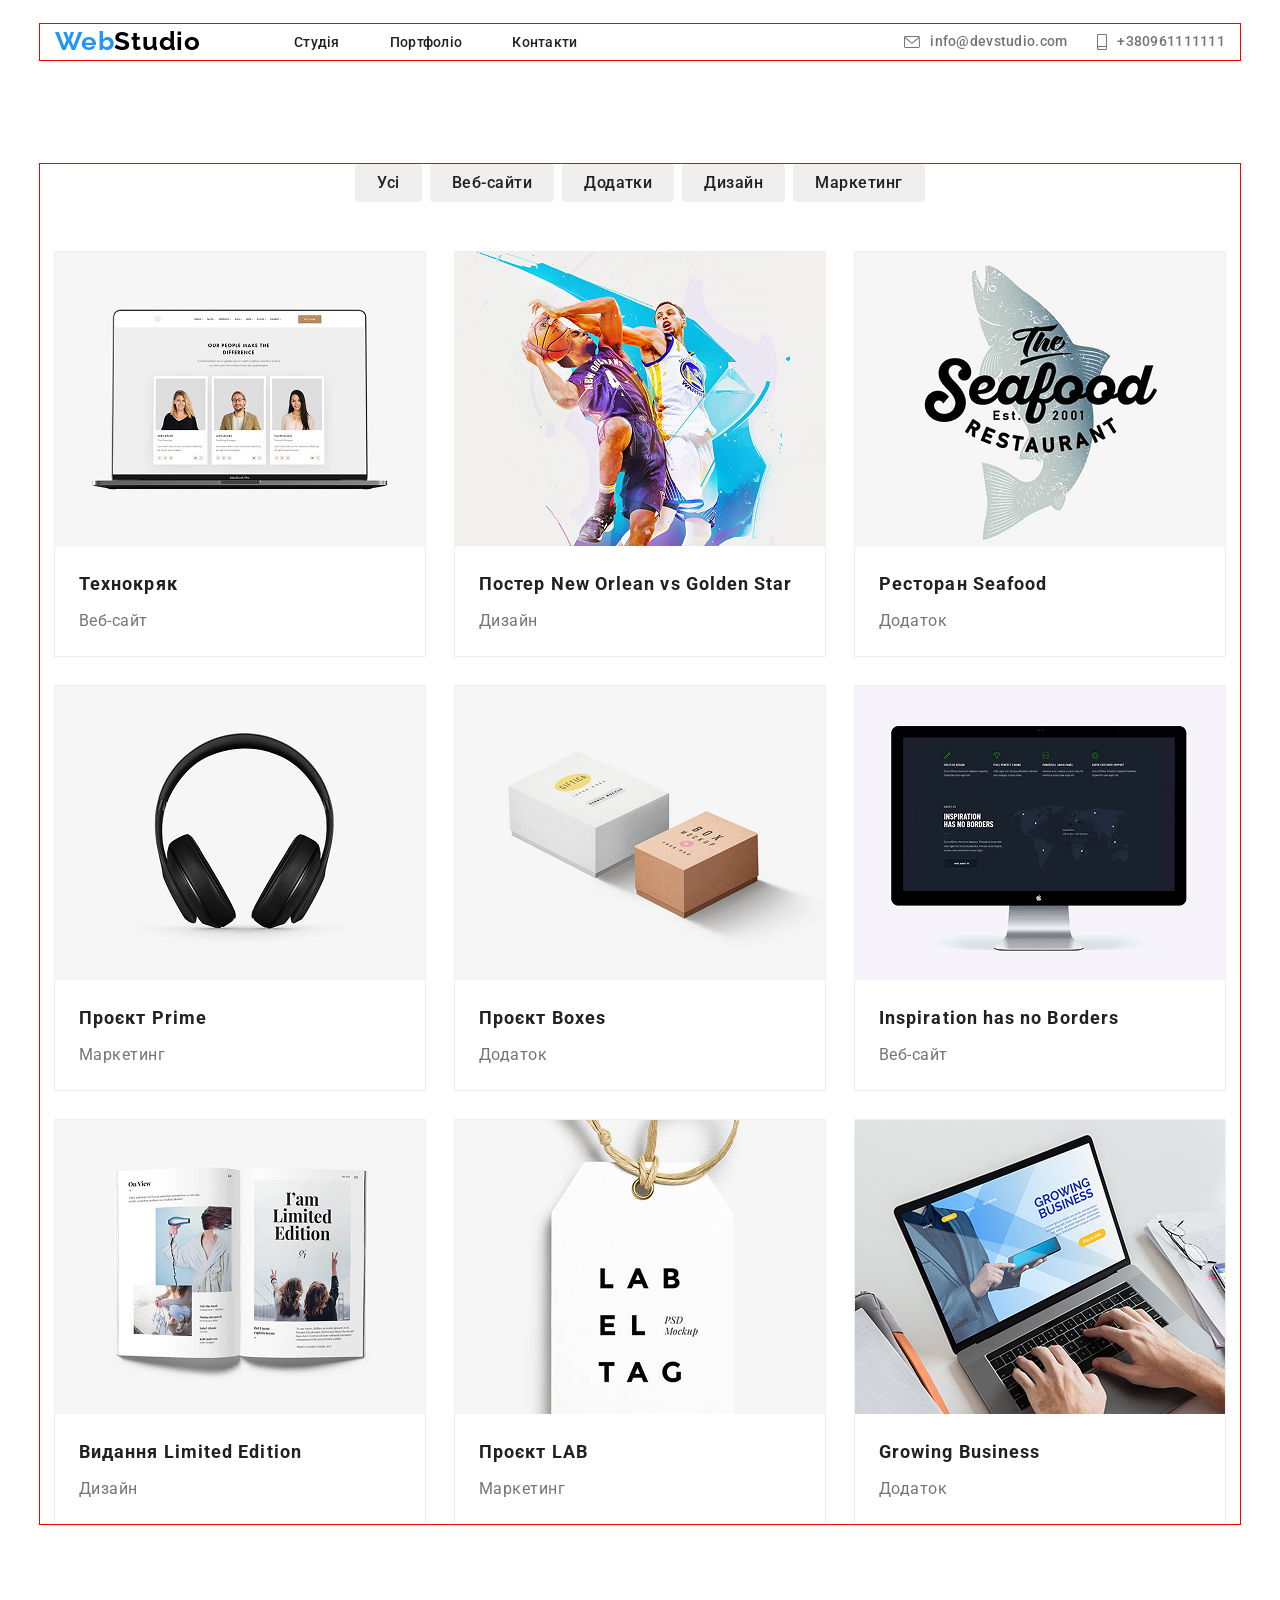
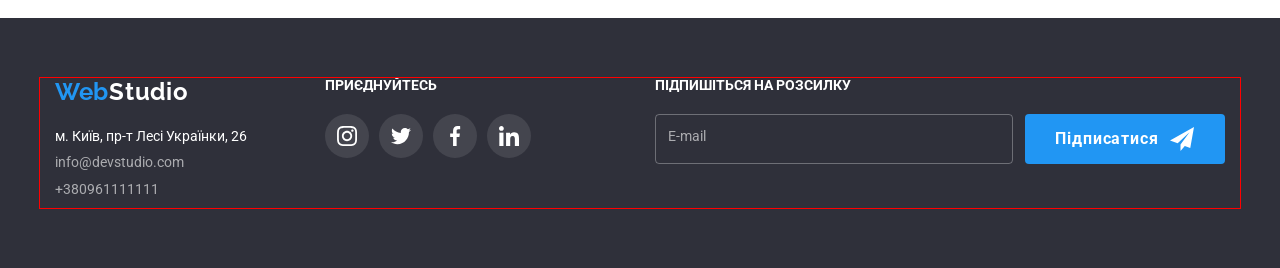
==== commit cebba0dc: "." ====
--- a/portfolio/portfolio.html
+++ b/portfolio/portfolio.html
@@ -21,9 +21,7 @@
       crossorigin="anonymous"
       referrerpolicy="no-referrer"
     />
-
-    <link rel="stylesheet" href="../CSS/reset.css" />
-    <link rel="stylesheet" href="../CSS/style.css" />
+    <link rel="stylesheet" href="../style/main.css">
   </head>
 
   <body>
@@ -503,6 +501,5 @@
     </div>
 
     <script src="../JS/modal.js"></script>
-    <script src="../JS/mobile-menu.js"></script>
   </body>
 </html>
--- a/style/main.css
+++ b/style/main.css
@@ -0,0 +1,2131 @@
+a {
+  text-decoration: none;
+}
+
+ul {
+  list-style: none;
+  padding: 0;
+  margin: 0;
+  list-style: none;
+}
+
+h1, a, button, h2, p, h3 {
+  margin: 0;
+}
+
+img {
+  display: block;
+  width: 100%;
+  max-width: 100%;
+  height: auto;
+}
+
+address {
+  font-style: normal;
+}
+
+button {
+  cursor: pointer;
+  border: none;
+}
+
+:root {
+  --link-color: #2196f3;
+  --logo-color: #000000;
+  --main-color: #212121;
+  --text-color: #757575;
+  --only-color: #ffffff;
+  --bg-color: #2f303a;
+  --team-color: #f5f4fa;
+  --two-color: rgba(255, 255, 255, 0.6);
+}
+
+.container {
+  max-width: 1200px;
+  padding: 0 15px;
+  margin: 0 auto;
+  width: 100%;
+  outline: 1px solid red;
+}
+@media (min-width: 480px) {
+  .container {
+    width: 480px;
+  }
+}
+@media (min-width: 768px) {
+  .container {
+    width: 768px;
+  }
+}
+@media (min-width: 1200px) {
+  .container {
+    width: 1200px;
+  }
+}
+
+.roboto-uniquifier {
+  font-family: "Roboto", sans-serif;
+  font-optical-sizing: auto;
+  font-style: normal;
+  font-variation-settings: "wdth" 100;
+}
+
+.raleway-uniquifier {
+  font-family: "Raleway", sans-serif;
+  font-optical-sizing: auto;
+  font-style: normal;
+}
+
+body {
+  font-family: "Roboto", sans-serif;
+}
+
+/* =========================
+   HEADER
+========================= */
+.heading {
+  display: flex;
+  padding-top: 10px;
+  padding-bottom: 10px;
+}
+@media (min-width: 768px) {
+  .heading {
+    padding-top: 21px;
+  }
+}
+@media (min-width: 1200px) {
+  .heading {
+    padding-top: 24px;
+  }
+}
+.heading .container {
+  display: flex;
+  align-items: center;
+}
+.heading-logo {
+  color: var(--logo-color);
+  font-family: Raleway, sans-serif;
+  font-size: 24px;
+  font-weight: 700;
+  line-height: 1.38;
+  letter-spacing: 0.72px;
+  margin-right: auto;
+}
+@media (min-width: 768px) {
+  .heading-logo {
+    font-size: 24px;
+    letter-spacing: 0.72px;
+    margin-right: 88px;
+  }
+}
+@media (min-width: 1200px) {
+  .heading-logo {
+    font-size: 26px;
+    letter-spacing: 0.78px;
+    margin-right: 93px;
+  }
+}
+.heading-span {
+  color: var(--link-color);
+}
+.heading-nav {
+  text-decoration: none;
+  display: none;
+}
+@media (min-width: 768px) {
+  .heading-nav {
+    display: block;
+  }
+}
+.heading-list {
+  display: flex;
+  gap: 50px;
+}
+.heading-link {
+  position: relative;
+  color: var(--main-color);
+  font-size: 14px;
+  font-weight: 500;
+  line-height: 1.14;
+  letter-spacing: 0.28px;
+}
+.heading-link:hover {
+  color: var(--link-color);
+}
+.heading-link:after {
+  content: "";
+  position: absolute;
+  left: 0;
+  bottom: -11px;
+  width: 100%;
+  height: 4px;
+  background-color: var(--link-color);
+  border-radius: 2px;
+  opacity: 0;
+  transition: opacity 250ms;
+}
+.heading-link:hover::after {
+  opacity: 1;
+}
+.heading-spisok {
+  display: none;
+  margin-left: auto;
+}
+@media (min-width: 768px) {
+  .heading-spisok {
+    display: flex;
+    flex-direction: column;
+    gap: 10px;
+  }
+}
+@media (min-width: 1200px) {
+  .heading-spisok {
+    flex-direction: row;
+    gap: 30px;
+  }
+}
+.heading-element:last-child .heading-icons {
+  width: 10px;
+  height: 16px;
+}
+.heading-element:last-child .heading-icons:hover {
+  fill: #2196f3;
+}
+
+.heading-icons {
+  width: 16px;
+  height: 12px;
+  fill: currentColor;
+}
+
+.heading-adress {
+  color: var(--text-color);
+  font-size: 14px;
+  font-weight: 500;
+  line-height: 1.14;
+  letter-spacing: 0.28px;
+  display: flex;
+  align-items: center;
+  gap: 10px;
+  transition: color 250ms ease;
+}
+
+.heading-adress:hover,
+.heading-adress:focus {
+  color: var(--link-color);
+}
+
+.heading-adress:hover .heading-icons {
+  fill: #2196f3;
+}
+
+.heading-adress:hover .heading-icons {
+  fill: #2196f3;
+}
+
+.heading-logo:hover {
+  animation: logoRotate 0.7s;
+}
+
+@keyframes logoRotate {
+  0% {
+    transform: rotate(0deg);
+  }
+  50% {
+    transform: rotate(8deg);
+  }
+  100% {
+    transform: rotate(0deg);
+  }
+}
+.hero {
+  padding: 118px 0;
+  background-image: linear-gradient(rgba(47, 48, 58, 0.4), rgba(47, 48, 58, 0.4)), url(../pages/mobile/hero-mobile@1x.webp);
+  background-size: cover;
+  background-position: center;
+  background-repeat: no-repeat;
+}
+
+@media (min-device-pixel-ratio: 2), (min-resolution: 192dpi), (min-resolution: 2dppx) {
+  .hero {
+    background-image: linear-gradient(rgba(47, 48, 58, 0.4), rgba(47, 48, 58, 0.4)), url(../pages/mobile/hero-mobile@2x.webp);
+  }
+}
+.hero-title {
+  color: var(--only-color);
+  text-align: center;
+  font-size: 26px;
+  line-height: 1.36;
+  font-weight: 900;
+  letter-spacing: 1.56px;
+  text-transform: uppercase;
+  width: 100%;
+  animation: heroTitle 1s ease;
+}
+
+.hero-button {
+  width: 216px;
+  color: var(--only-color);
+  text-align: center;
+  font-size: 16px;
+  line-height: 30px;
+  letter-spacing: 0.96px;
+  border-radius: 4px;
+  background: linear-gradient(180deg, #2196f3 0%, #188ce8 100%);
+  box-shadow: 0 4px 4px rgba(0, 0, 0, 0.15), 0 2px 8px rgba(33, 150, 243, 0.2);
+  padding: 10px 32px;
+}
+
+.btn-div {
+  display: flex;
+  justify-content: center;
+}
+
+@media (min-width: 768px) {
+  .hero-button {
+    width: 216px;
+  }
+  .hero {
+    background-image: linear-gradient(rgba(47, 48, 58, 0.4), rgba(47, 48, 58, 0.4)), url(../pages/tablet/hero-tablet@1x.webp);
+  }
+}
+@media (min-width: 768px) and (min-device-pixel-ratio: 2), (min-width: 768px) and (min-resolution: 192dpi), (min-width: 768px) and (min-resolution: 2dppx) {
+  .hero {
+    background-image: linear-gradient(rgba(47, 48, 58, 0.4), rgba(47, 48, 58, 0.4)), url(../pages/tablet/hero-tablet@2x.webp);
+  }
+}
+@media (min-width: 768px) {
+  .hero-title {
+    width: 360px;
+    height: 84px;
+    margin: 0 auto 30px;
+  }
+}
+@media (min-width: 1200px) {
+  .hero {
+    padding-top: 200px;
+    padding-bottom: 200px;
+    background-image: linear-gradient(rgba(47, 48, 58, 0.4), rgba(47, 48, 58, 0.4)), url(../pages/dekstop/hero-destop@1x.webp);
+  }
+}
+@media (min-width: 1200px) and (min-device-pixel-ratio: 2), (min-width: 1200px) and (min-resolution: 192dpi), (min-width: 1200px) and (min-resolution: 2dppx) {
+  .hero {
+    background-image: linear-gradient(rgba(47, 48, 58, 0.4), rgba(47, 48, 58, 0.4)), url(../pages/dekstop/hero-destop@2x.webp);
+  }
+}
+@media (min-width: 1200px) {
+  .hero-title {
+    width: 696px;
+    height: 120px;
+    margin: 0 auto 30px;
+    font-size: 44px;
+    line-height: 1.36;
+    letter-spacing: 2.64px;
+  }
+}
+@keyframes heroTitle {
+  0% {
+    opacity: 0;
+    transform: translateY(-50px);
+  }
+  100% {
+    opacity: 1;
+    transform: translateY(0);
+  }
+}
+.advantages {
+  padding-top: 60px;
+  padding-bottom: 60px;
+}
+
+.advantages-list {
+  display: grid;
+  grid-template-columns: 1fr;
+}
+
+.advantages-img {
+  width: 70px;
+  height: 70px;
+  margin-top: 25px;
+  margin-bottom: 25px;
+}
+
+.advantages-img-div {
+  width: 100%;
+  border-radius: 4px;
+  background: #f5f4fa;
+  display: flex;
+  align-items: center;
+  text-align: center;
+  justify-content: center;
+  margin-bottom: 30px;
+  margin-top: 30px;
+}
+
+.advantages-title {
+  margin-bottom: 10px;
+  color: #212121;
+  text-align: left;
+  font-family: Roboto, sans-serif;
+  font-size: 14px;
+  font-style: normal;
+  font-weight: 700;
+  line-height: normal;
+  letter-spacing: 0.42px;
+  text-transform: uppercase;
+}
+
+.advantages-text {
+  color: var(--text-color);
+  font-size: 14px;
+  font-weight: 400;
+  line-height: 1.71;
+  letter-spacing: 0.42px;
+}
+
+@media (min-width: 480px) {
+  .advantages-img {
+    width: 70px;
+    height: 70px;
+    margin-top: 25px;
+    margin-bottom: 25px;
+    display: block;
+  }
+  .advantages-img-div {
+    width: 100%;
+  }
+}
+@media (min-width: 768px) {
+  .advantages-list {
+    grid-template-columns: repeat(2, 1fr);
+  }
+  .advantages-img-div {
+    width: 354px;
+    height: 120px;
+  }
+}
+@media (min-width: 1200px) {
+  .advantages {
+    padding-top: 94px;
+    padding-bottom: 94px;
+  }
+  .advantages-list {
+    grid-template-columns: repeat(4, 1fr);
+  }
+  .advantages-img-div {
+    width: 270px;
+    height: 120px;
+  }
+}
+.perspectief {
+  padding-bottom: 94px;
+  display: none;
+}
+
+.perspectief-list {
+  display: flex;
+  gap: 30px;
+}
+
+.perspectief-title {
+  color: var(--main-color);
+  text-align: center;
+  font-size: 36px;
+  font-weight: 700;
+  line-height: normal;
+  letter-spacing: 1.08px;
+  margin-bottom: 50px;
+}
+
+.perspectief-photo {
+  width: 370px;
+  height: 294px;
+}
+
+.perspectief-item {
+  position: relative;
+}
+
+.perspectief-div {
+  position: absolute;
+  left: 0;
+  bottom: 0;
+  width: 370px;
+  height: 70px;
+  background: rgba(47, 48, 58, 0.8);
+  display: flex;
+  align-items: center;
+  justify-content: center;
+  text-align: center;
+}
+
+.perspektief-text {
+  color: #fff;
+  text-align: center;
+  font-family: Roboto, sans-serif;
+  font-size: 14px;
+  font-weight: 700;
+  line-height: normal;
+  letter-spacing: 0.42px;
+  text-transform: uppercase;
+  margin: 0;
+}
+
+@media (min-width: 1200px) {
+  .perspectief {
+    display: block;
+  }
+}
+.team {
+  padding-top: 60px;
+  padding-bottom: 60px;
+  background-color: var(--team-color);
+}
+
+.team-list {
+  display: grid;
+  grid-template-columns: 100%;
+  gap: 30px;
+  justify-items: center;
+}
+
+.team-items {
+  width: 100%;
+  max-width: 450px;
+}
+
+.team-div {
+  background-color: var(--only-color);
+  padding-top: 30px;
+  padding-bottom: 30px;
+  box-shadow: 0 2px 1px rgba(0, 0, 0, 0.12), 0 1px 1px rgba(0, 0, 0, 0.14), 0 2px 3px rgba(0, 0, 0, 0.2);
+}
+
+.team-detitle {
+  color: var(--main-color);
+  text-align: center;
+  font-size: 36px;
+  font-weight: 700;
+  line-height: 1.17;
+  letter-spacing: 1.08px;
+  margin-bottom: 50px;
+}
+
+.team-title {
+  color: #212121;
+  text-align: center;
+  font-family: Roboto, sans-serif;
+  font-size: 16px;
+  font-weight: 500;
+  line-height: normal;
+  letter-spacing: 0.48px;
+  margin-bottom: 10px;
+}
+
+.team-text {
+  color: var(--text-color);
+  text-align: center;
+  font-size: 16px;
+  font-weight: 400;
+  line-height: 1.5;
+  letter-spacing: 0.48px;
+}
+
+.team-item {
+  display: flex;
+  justify-content: center;
+  gap: 10px;
+  margin-top: 16px;
+}
+
+.team-icon {
+  width: 20px;
+  height: 20px;
+  fill: #afb1b8;
+}
+
+.team-link {
+  width: 44px;
+  height: 44px;
+  display: flex;
+  justify-content: center;
+  align-items: center;
+  border-radius: 50%;
+}
+
+.team-link:hover {
+  background-color: #2196f3;
+}
+
+.team-link:hover .team-icon {
+  fill: #fff;
+}
+
+@media (min-width: 768px) {
+  .team-list {
+    grid-template-columns: repeat(2, minmax(0, 1fr));
+  }
+  .team-items {
+    min-width: 0;
+    width: 100%;
+    box-sizing: border-box;
+  }
+  .team-items img {
+    display: block;
+    max-width: 100%;
+    height: auto;
+  }
+  .team-items:hover {
+    animation: none;
+  }
+  .team-list {
+    grid-template-columns: repeat(2, 1fr);
+  }
+}
+@media (min-width: 1200px) {
+  .team {
+    padding-top: 94px;
+    padding-bottom: 94px;
+  }
+  .team-title {
+    margin-bottom: 10px;
+    letter-spacing: 0.48px;
+    font-size: 16px;
+  }
+  .team-list {
+    display: flex;
+  }
+}
+.team-items:hover {
+  animation: teamCard 0.5s forwards;
+}
+
+@keyframes teamCard {
+  0% {
+    transform: scale(1);
+  }
+  100% {
+    transform: scale(1.05);
+  }
+}
+.clients {
+  padding-top: 60px;
+  padding-bottom: 60px;
+}
+
+.clients-title {
+  color: #212121;
+  text-align: center;
+  font-family: Roboto, sans-serif;
+  font-size: 36px;
+  font-weight: 700;
+  line-height: normal;
+  letter-spacing: 1.08px;
+}
+
+.clients-list {
+  display: grid;
+  grid-template-columns: repeat(2, 1fr);
+  gap: 30px;
+  margin-top: 30px;
+  justify-content: center;
+}
+
+.clients-item {
+  width: 100%;
+  max-width: 210px;
+}
+
+.client-icon {
+  width: 106px;
+  height: 60px;
+  fill: #afb1b8;
+}
+
+.clients-link {
+  width: 170px;
+  height: 92px;
+  border-radius: 4px;
+  border: 1px solid #afb1b8;
+  display: flex;
+  justify-content: center;
+  align-items: center;
+  width: 100%;
+  height: 92px;
+}
+
+.clients-link:hover {
+  border: 1px solid #2196f3;
+}
+
+.clients-link:hover .client-icon {
+  fill: #2196f3;
+}
+
+@media (min-width: 480px) {
+  .clients .container {
+    margin: 0 auto;
+  }
+  .clients .container {
+    box-sizing: border-box;
+  }
+  .clients-list {
+    display: grid;
+    grid-template-columns: repeat(2, 1fr);
+    gap: 30px;
+    width: 100%;
+    margin: 30px auto 0;
+    padding: 0;
+    box-sizing: border-box;
+  }
+  .clients-item {
+    width: 100%;
+    max-width: none;
+    margin: 0;
+    box-sizing: border-box;
+  }
+  .clients-link {
+    width: 100%;
+    height: 92px;
+    box-sizing: border-box;
+    display: flex;
+    justify-content: center;
+    align-items: center;
+  }
+}
+@media (min-width: 768px) {
+  .clients {
+    padding-top: 94px;
+    padding-bottom: 94px;
+  }
+  .clients-list {
+    display: grid;
+    grid-template-columns: repeat(3, 1fr);
+    gap: 20px;
+    margin-top: 60px;
+  }
+  .clients-item {
+    width: 100%;
+  }
+  .clients-link {
+    width: 100%;
+    height: 92px;
+  }
+}
+@media (min-width: 1200px) {
+  .clients-list {
+    display: grid;
+    grid-template-columns: repeat(6, 1fr);
+    gap: 30px;
+    width: 100%;
+  }
+  .clients-item {
+    width: 100%;
+  }
+  .clients-link {
+    width: 100%;
+    height: 92px;
+  }
+  .client-icon {
+    width: 106px;
+    height: 60px;
+  }
+}
+.footer {
+  width: 100%;
+  background-color: #2f303a;
+  padding: 60px 0 40px;
+  overflow: hidden;
+}
+
+.footer .container {
+  width: 100%;
+  max-width: 1200px;
+  margin: 0 auto;
+  padding: 0 15px;
+  box-sizing: border-box;
+}
+
+.footer-box {
+  width: 100%;
+  display: flex;
+  flex-direction: column;
+  align-items: center;
+  text-align: center;
+}
+
+.footer-logo-wrap {
+  width: 100%;
+  margin-bottom: 20px;
+  text-align: center;
+}
+
+.footer-logo {
+  display: inline-block;
+  color: #fff;
+  font-family: Raleway, sans-serif;
+  font-size: 24px;
+  font-weight: 700;
+  line-height: 1.2;
+  letter-spacing: 0.72px;
+}
+
+.footer-span {
+  color: #2196f3;
+}
+
+.footer-list {
+  width: 100%;
+  margin: 0 0 50px;
+  padding: 0;
+  display: flex;
+  flex-direction: column;
+  align-items: center;
+  gap: 7px;
+  list-style: none;
+}
+
+.footer-item {
+  width: 100%;
+  text-align: center;
+}
+
+.footer-item:first-child .footer-contact {
+  color: #fff;
+}
+
+.footer-contact {
+  display: block;
+  width: 100%;
+  margin: 0;
+  color: rgba(255, 255, 255, 0.6);
+  font-size: 14px;
+  line-height: 1.4;
+  text-align: center;
+}
+
+.footer-social {
+  width: 100%;
+  margin: 0 0 50px;
+  display: flex;
+  flex-direction: column;
+  align-items: center;
+}
+
+.footer-title {
+  width: 100%;
+  margin-bottom: 20px;
+  color: #fff;
+  font-family: Roboto, sans-serif;
+  font-size: 14px;
+  font-weight: 700;
+  line-height: 1.14;
+  text-transform: uppercase;
+  text-align: center;
+}
+
+.footer-detitle {
+  width: 100%;
+  margin-top: 60px;
+  margin-bottom: 20px;
+  color: #fff;
+  font-family: Roboto, sans-serif;
+  font-size: 14px;
+  font-weight: 700;
+  line-height: 1.14;
+  text-transform: uppercase;
+  text-align: center;
+}
+
+.footer-links {
+  width: 100%;
+  display: flex;
+  justify-content: center;
+  align-items: center;
+  flex-wrap: wrap;
+  gap: 10px;
+  margin: 0;
+  padding: 0;
+}
+
+.footer-link {
+  width: 44px;
+  height: 44px;
+  flex: 0 0 44px;
+  display: flex;
+  align-items: center;
+  justify-content: center;
+  border-radius: 50%;
+  background-color: rgba(255, 255, 255, 0.1);
+}
+
+.footer-link:hover {
+  background-color: #2196f3;
+}
+
+.footer-icon {
+  width: 20px;
+  height: 20px;
+  fill: #fff;
+}
+
+/* FORM */
+.footer-form {
+  width: 100%;
+  max-width: 100%;
+  margin: 0;
+  padding: 0;
+  display: flex;
+  flex-direction: column;
+  align-items: center;
+  box-sizing: border-box;
+}
+
+.footer-subscribe {
+  width: 100%;
+  max-width: 100%;
+  display: flex;
+  flex-direction: column;
+  align-items: center;
+  gap: 18px;
+}
+
+.footer-send {
+  width: 100%;
+  max-width: 100%;
+  min-width: 0;
+  height: 50px;
+  margin: 0;
+  padding: 0 12px;
+  box-sizing: border-box;
+  color: #fff;
+  background-color: transparent;
+  border: 1px solid rgba(255, 255, 255, 0.3);
+  border-radius: 4px;
+  outline: none;
+}
+
+.footer-send::-moz-placeholder {
+  color: rgba(255, 255, 255, 0.6);
+}
+
+.footer-send::placeholder {
+  color: rgba(255, 255, 255, 0.6);
+}
+
+.footer-btn {
+  width: 200px;
+  max-width: 100%;
+  height: 50px;
+  margin: 0;
+  padding: 0;
+  display: flex;
+  align-items: center;
+  justify-content: center;
+  gap: 10px;
+  color: #fff;
+  background-color: #2196f3;
+  border: none;
+  border-radius: 4px;
+  font-family: Roboto, sans-serif;
+  font-size: 16px;
+  font-weight: 700;
+  cursor: pointer;
+}
+
+.footer-tlg {
+  width: 24px;
+  height: 24px;
+  flex-shrink: 0;
+  fill: #fff;
+}
+
+@media (min-width: 480px) {
+  .footer {
+    width: 100%;
+    max-width: 100%;
+    margin: 0;
+    padding: 55px 0 50px;
+    background-color: #2f303a;
+    overflow: hidden;
+    box-sizing: border-box;
+  }
+  .footer .container {
+    width: 100%;
+    max-width: 768px;
+    margin: 0 auto;
+    padding: 0 15px;
+    box-sizing: border-box;
+    display: flex;
+    flex-wrap: wrap;
+    justify-content: center;
+    align-items: flex-start;
+  }
+  .footer-box {
+    width: 100%;
+    max-width: 100%;
+    margin: 0;
+    padding: 0;
+    display: flex;
+    flex-direction: column;
+    align-items: center;
+    text-align: center;
+    box-sizing: border-box;
+  }
+  .footer-logo-wrap {
+    width: 100%;
+    margin: 0 0 20px;
+    text-align: center;
+  }
+  .footer-logo {
+    display: inline-block;
+    margin: 0;
+    font-family: Raleway, sans-serif;
+    font-size: 24px;
+    font-weight: 700;
+    line-height: 1.2;
+    text-align: center;
+  }
+  .footer-list {
+    width: 100%;
+    max-width: 100%;
+    margin: 0 0 50px;
+    padding: 0;
+    display: flex;
+    flex-direction: column;
+    align-items: center;
+    gap: 7px;
+    list-style: none;
+    text-align: center;
+    box-sizing: border-box;
+  }
+  .footer-item {
+    width: 100%;
+    margin: 0;
+    padding: 0;
+    text-align: center;
+  }
+  .footer-contact {
+    display: block;
+    width: 100%;
+    margin: 0;
+    font-size: 14px;
+    line-height: 1.4;
+    text-align: center;
+  }
+  .items-div {
+    width: 100%;
+    max-width: 100%;
+    margin: 0 0 60px;
+    padding: 0;
+    text-align: center;
+    box-sizing: border-box;
+  }
+  .items-div .footer-title {
+    width: 100%;
+    margin: 0 0 20px;
+    font-size: 14px;
+    font-weight: 700;
+    line-height: 1.14;
+    text-align: center;
+  }
+  .footer-links {
+    width: 100%;
+    max-width: 100%;
+    margin: 0;
+    padding: 0;
+    display: flex;
+    justify-content: center;
+    align-items: center;
+    gap: 10px;
+    box-sizing: border-box;
+  }
+  .footer-link {
+    width: 44px;
+    height: 44px;
+    flex: 0 0 44px;
+    display: flex;
+    align-items: center;
+    justify-content: center;
+    border-radius: 50%;
+    background-color: rgba(255, 255, 255, 0.1);
+  }
+  .footer-icon {
+    width: 20px;
+    height: 20px;
+    fill: #fff;
+  }
+  .footer-form {
+    width: 100%;
+    max-width: 100%;
+    margin: 0;
+    padding: 0;
+    display: flex;
+    flex-direction: column;
+    align-items: center;
+    text-align: center;
+    box-sizing: border-box;
+  }
+  .footer-detitle {
+    width: 100%;
+    max-width: 100%;
+    margin: 0 0 20px;
+    color: #fff;
+    font-size: 14px;
+    font-weight: 700;
+    line-height: 1.14;
+    text-align: center;
+    text-transform: uppercase;
+    box-sizing: border-box;
+  }
+  .footer-subscribe {
+    width: 100%;
+    max-width: 100%;
+    margin: 0;
+    padding: 0;
+    display: flex;
+    flex-direction: column;
+    align-items: center;
+    gap: 18px;
+    box-sizing: border-box;
+  }
+  .footer-send {
+    display: block;
+    width: 450px;
+    height: 50px;
+    margin: 0;
+    padding: 0 12px;
+    box-sizing: border-box;
+    color: #fff;
+    background: transparent;
+    border: 1px solid rgba(255, 255, 255, 0.3);
+    border-radius: 4px;
+    outline: none;
+    font-family: Roboto, sans-serif;
+    font-size: 14px;
+    line-height: 42px;
+  }
+  .footer-send::-moz-placeholder {
+    color: rgba(255, 255, 255, 0.6);
+  }
+  .footer-send::placeholder {
+    color: rgba(255, 255, 255, 0.6);
+  }
+  .footer-btn {
+    width: 170px;
+    max-width: 100%;
+    height: 50px;
+    margin: 0;
+    padding: 0;
+    display: flex;
+    align-items: center;
+    justify-content: center;
+    gap: 8px;
+    color: #fff;
+    background-color: #2196f3;
+    border: 0;
+    border-radius: 4px;
+    font-family: Roboto, sans-serif;
+    font-size: 16px;
+    font-weight: 700;
+    line-height: 1;
+    letter-spacing: 0.96px;
+    box-sizing: border-box;
+  }
+  .footer-tlg {
+    width: 26px;
+    height: 26px;
+    flex: 0 0 26px;
+    fill: #fff;
+  }
+}
+@media (min-width: 768px) {
+  .footer {
+    width: 100%;
+    padding: 60px 0 40px;
+    overflow: hidden;
+  }
+  .footer .container {
+    width: 100%;
+    max-width: 768px;
+    margin: 0 auto;
+    padding: 0 15px;
+    box-sizing: border-box;
+    display: flex;
+    flex-wrap: wrap;
+    align-items: flex-start;
+    row-gap: 0;
+  }
+  .footer-box {
+    width: 230px;
+    flex: 0 0 230px;
+    display: flex;
+    flex-direction: column;
+    align-items: center;
+    margin: 0;
+    padding: 0;
+    text-align: center;
+    margin-right: 165px;
+  }
+  .footer-logo-wrap {
+    width: 100%;
+    margin: 0 0 20px;
+    text-align: center;
+  }
+  .footer-logo {
+    display: inline-block;
+    margin: 0;
+  }
+  .footer-list {
+    width: 100%;
+    margin: 0;
+    padding: 0;
+    display: flex;
+    flex-direction: column;
+    align-items: center;
+    gap: 7px;
+    text-align: center;
+  }
+  .footer-item {
+    width: 100%;
+    margin: 0;
+    padding: 0;
+    text-align: center;
+  }
+  .footer-contact {
+    display: block;
+    width: 100%;
+    margin: 0;
+    text-align: center;
+  }
+  .items-div {
+    width: 206px;
+    flex: 0 0 206px;
+    margin: 0;
+    padding: 0;
+    text-align: center;
+  }
+  .items-div .footer-title {
+    width: 100%;
+    margin: 0 0 20px;
+    text-align: center;
+  }
+  .items-div .footer-links {
+    width: 100%;
+    display: flex;
+    justify-content: center;
+    align-items: center;
+    gap: 10px;
+    margin: 0;
+    padding: 0;
+  }
+  .footer-link {
+    width: 44px;
+    height: 44px;
+    flex: 0 0 44px;
+  }
+  .footer-form {
+    width: 100%;
+    flex: 0 0 100%;
+    margin: 60px 0 0;
+    padding: 0;
+    display: flex;
+    flex-direction: column;
+    align-items: center;
+    text-align: center;
+  }
+  .footer-detitle {
+    width: 100%;
+    margin: 0 0 20px;
+    text-align: center;
+  }
+  .footer-subscribe {
+    width: 100%;
+    display: flex;
+    flex-direction: column;
+    align-items: center;
+    gap: 18px;
+  }
+  .footer-send {
+    width: 450px;
+    height: 50px;
+    margin: 0;
+  }
+  .footer-btn {
+    width: 200px;
+    height: 50px;
+    margin: 0;
+    display: flex;
+    align-items: center;
+    justify-content: center;
+    gap: 10px;
+  }
+}
+@media (min-width: 1200px) {
+  .footer {
+    width: 100%;
+    background-color: #2f303a;
+    padding: 60px 0;
+  }
+  .footer .container {
+    width: 100%;
+    max-width: 480px;
+    margin: 0 auto;
+    padding: 0 15px;
+    box-sizing: border-box;
+  }
+  .footer-box {
+    width: 100%;
+    display: flex;
+    flex-direction: column;
+    align-items: center;
+    text-align: center;
+  }
+  .footer-logo-wrap {
+    width: 100%;
+    margin-bottom: 20px;
+    text-align: center;
+  }
+  .footer-logo {
+    display: inline-block;
+    margin: 0;
+    color: #fff;
+    font-family: Raleway, sans-serif;
+    font-size: 24px;
+    font-weight: 700;
+    line-height: 1.2;
+  }
+  .footer-list {
+    width: 100%;
+    margin: 0 0 50px;
+    padding: 0;
+    display: flex;
+    flex-direction: column;
+    align-items: center;
+    gap: 7px;
+    list-style: none;
+  }
+  .footer-item {
+    width: 100%;
+    margin: 0;
+    padding: 0;
+    text-align: center;
+  }
+  .footer-contact {
+    display: block;
+    width: 100%;
+    margin: 0;
+    color: rgba(255, 255, 255, 0.6);
+    text-align: center;
+  }
+  .footer-item:first-child .footer-contact {
+    color: #fff;
+  }
+  .footer-span {
+    color: #2196f3;
+  }
+  .items-div {
+    width: 100%;
+    margin-bottom: 50px;
+    text-align: center;
+  }
+  .items-div .footer-title {
+    width: 100%;
+    margin: 0 0 20px;
+    color: #fff;
+    text-align: center;
+  }
+  .footer-links {
+    width: 100%;
+    display: flex;
+    justify-content: center;
+    align-items: center;
+    gap: 10px;
+    margin: 0;
+    padding: 0;
+  }
+  .footer-link {
+    width: 44px;
+    height: 44px;
+    flex: 0 0 44px;
+    display: flex;
+    align-items: center;
+    justify-content: center;
+    border-radius: 50%;
+    background-color: rgba(255, 255, 255, 0.1);
+  }
+  .footer-icon {
+    width: 20px;
+    height: 20px;
+    fill: #fff;
+  }
+  .footer-form {
+    width: 100%;
+    margin: 0;
+    display: flex;
+    flex-direction: column;
+    align-items: center;
+    text-align: center;
+  }
+  .footer-detitle {
+    margin: 0 0 20px;
+    color: #fff;
+    text-align: center;
+  }
+  .footer-subscribe {
+    width: 100%;
+    display: flex;
+    flex-direction: column;
+    align-items: center;
+    gap: 18px;
+  }
+  .footer-send {
+    width: 100%;
+    max-width: 358px;
+    min-width: 0;
+    height: 50px;
+    margin: 0;
+    padding: 0 12px;
+    box-sizing: border-box;
+    color: #fff;
+    background: transparent;
+    border: 1px solid rgba(255, 255, 255, 0.3);
+    border-radius: 4px;
+    outline: none;
+  }
+  .footer-btn {
+    width: 200px;
+    max-width: 100%;
+    height: 50px;
+    margin: 0;
+    padding: 0;
+    display: flex;
+    align-items: center;
+    justify-content: center;
+    gap: 10px;
+    color: #fff;
+    background-color: #2196f3;
+    border: none;
+    border-radius: 4px;
+    font-family: Roboto, sans-serif;
+    font-size: 16px;
+    font-weight: 700;
+    cursor: pointer;
+  }
+  .footer-tlg {
+    width: 24px;
+    height: 24px;
+    fill: #fff;
+  }
+}
+@media (min-width: 1200px) and (min-width: 768px) and (max-width: 1199px) {
+  .footer .container {
+    max-width: 768px;
+    padding: 0 15px;
+  }
+  .footer-box {
+    width: 230px;
+    flex: 0 0 230px;
+  }
+  .footer .container {
+    display: flex;
+    flex-wrap: wrap;
+    justify-content: space-between;
+    align-items: flex-start;
+  }
+  .footer-logo-wrap {
+    text-align: center;
+  }
+  .footer-list {
+    margin-bottom: 0;
+  }
+  .items-div {
+    width: 206px;
+    flex: 0 0 206px;
+    margin-bottom: 0;
+  }
+  .footer-form {
+    width: 100%;
+    flex: 0 0 100%;
+    margin-top: 60px;
+  }
+  .footer-send {
+    width: 443px;
+    max-width: 100%;
+  }
+}
+@media (min-width: 1200px) {
+  .footer .container {
+    width: 1200px;
+    max-width: 1200px;
+    margin: 0 auto;
+    padding: 0 15px;
+    display: flex;
+    flex-wrap: nowrap;
+    align-items: flex-start;
+    justify-content: flex-start;
+    box-sizing: border-box;
+  }
+  .footer-box {
+    width: 230px;
+    flex: 0 0 230px;
+    margin: 0 40px 0 0;
+    padding: 0;
+    text-align: left;
+  }
+  .footer-logo-wrap {
+    width: 100%;
+    margin: 0 0 20px;
+    text-align: left;
+  }
+  .footer-logo {
+    margin: 0;
+  }
+  .footer-list {
+    width: 100%;
+    margin: 0;
+    padding: 0;
+    display: flex;
+    flex-direction: column;
+    gap: 7px;
+    text-align: left;
+  }
+  .footer-item {
+    width: 100%;
+    text-align: left;
+  }
+  .footer-contact {
+    display: block;
+    width: 100%;
+    margin: 0;
+    text-align: left;
+  }
+  .items-div {
+    margin-right: auto;
+    padding: 0;
+    text-align: left;
+  }
+  .items-div .footer-title {
+    width: 100%;
+    margin: 0 0 20px;
+    padding: 0;
+    text-align: left;
+  }
+  .items-div .footer-links {
+    width: 206px;
+    display: flex;
+    justify-content: flex-start;
+    align-items: center;
+    gap: 10px;
+    margin: 0;
+    padding: 0;
+  }
+  .footer-link {
+    width: 44px;
+    height: 44px;
+    flex: 0 0 44px;
+    display: flex;
+    align-items: center;
+    justify-content: center;
+  }
+  .footer-form {
+    width: 570px;
+    flex: 0 0 570px;
+    margin: 0;
+    padding: 0;
+    display: flex;
+    flex-direction: column;
+    align-items: flex-start;
+    text-align: left;
+  }
+  .footer-detitle {
+    margin: 0 0 20px;
+    text-align: left;
+  }
+  .footer-subscribe {
+    width: 570px;
+    display: flex;
+    flex-direction: row;
+    align-items: center;
+    gap: 12px;
+  }
+  .footer-send {
+    width: 358px;
+    height: 50px;
+    min-width: 0;
+    flex: 0 0 358px;
+    box-sizing: border-box;
+    margin: 0;
+  }
+  .footer-btn {
+    width: 200px;
+    height: 50px;
+    flex: 0 0 200px;
+    margin: 0;
+    display: flex;
+    align-items: center;
+    justify-content: center;
+    gap: 10px;
+  }
+}
+.footer .footer-send {
+  resize: none;
+  overflow: hidden;
+  -moz-appearance: none;
+       appearance: none;
+  -webkit-appearance: none;
+}
+
+.back-drop {
+  position: fixed;
+  top: 0;
+  left: 0;
+  width: 100%;
+  height: 100%;
+  background-color: rgba(0, 0, 0, 0.407);
+  display: flex;
+  justify-content: center;
+  align-items: center;
+}
+
+.modal {
+  position: relative;
+  width: 528px;
+  height: 581px;
+  border-radius: 4px;
+  background: #fff;
+  box-shadow: 0 1px 3px rgba(0, 0, 0, 0.12), 0 1px 1px rgba(0, 0, 0, 0.14), 0 2px 1px rgba(0, 0, 0, 0.2);
+  transform: scale(1);
+  padding: 40px;
+  transition: transform 1500ms cubic-bezier(0.19, 1, 0.22, 1);
+}
+
+.modal-close {
+  position: absolute;
+  top: 8px;
+  right: 8px;
+  width: 30px;
+  height: 30px;
+  padding: 0;
+  display: flex;
+  justify-content: center;
+  align-items: center;
+  background-color: #fff;
+  border: 1px solid rgba(0, 0, 0, 0.1);
+  border-radius: 50%;
+  cursor: pointer;
+}
+
+.modal-close-icon:hover {
+  fill: #2196f3;
+}
+
+.modal-close-icon {
+  width: 18px;
+  height: 18px;
+  fill: #000;
+}
+
+.modal-title {
+  color: #212121;
+  text-align: center;
+  font-family: Roboto;
+  font-size: 20px;
+  font-style: normal;
+  font-weight: 700;
+  line-height: normal;
+  letter-spacing: 0.6px;
+  margin-bottom: 12px;
+}
+
+.modal-label {
+  display: block;
+}
+
+.modal-text {
+  color: #757575;
+  font-family: Roboto;
+  font-size: 12px;
+  font-style: normal;
+  font-weight: 400;
+  line-height: normal;
+  letter-spacing: 0.12px;
+  margin-top: 10px;
+}
+
+.modal-input {
+  display: block;
+  width: 100%;
+  height: 50px;
+  border-radius: 4px;
+  border: 1px solid rgba(33, 33, 33, 0.2);
+}
+
+.modal-textarea {
+  width: 448px;
+  height: 120px;
+  display: block;
+  border-radius: 4px;
+  border: 1px solid rgba(33, 33, 33, 0.2);
+}
+
+.input-wrapper {
+  position: relative;
+}
+
+.input-wrapper input {
+  width: 100%;
+  height: 40px;
+  padding-left: 40px;
+}
+
+.input-icon {
+  position: absolute;
+  left: 12px;
+  top: 50%;
+  transform: translateY(-50%);
+  width: 18px;
+  height: 18px;
+  fill: #212121;
+}
+
+.input-icon:hover {
+  fill: #2196f3;
+}
+
+textarea {
+  display: block;
+  width: 100%;
+  resize: none;
+  height: 150px;
+}
+
+.btn-label {
+  display: flex;
+  justify-content: center;
+  align-items: center;
+}
+
+.btn {
+  color: #fff;
+  text-align: center;
+  font-family: Roboto, sans-serif;
+  font-size: 16px;
+  font-weight: 700;
+  line-height: 30px;
+  letter-spacing: 0.96px;
+  background: linear-gradient(180deg, #2196f3 0%, #188ce8 100%);
+  box-shadow: 0 4px 4px rgba(0, 0, 0, 0.15), 0 2px 8px rgba(33, 150, 243, 0.18);
+  width: 200px;
+  height: 50px;
+  margin-top: 30px;
+  border-radius: 4px;
+  border: none;
+}
+
+.is-hidden {
+  opacity: 0;
+  pointer-events: none;
+  visibility: hidden;
+}
+
+.is-hidden .modal {
+  transform: scale(0);
+}
+
+/* =========================
+   CHECKBOX
+========================= */
+.checkbox-input {
+  position: absolute;
+  opacity: 0;
+  width: 16px;
+  height: 15px;
+  color: #212121;
+}
+
+.checkbox-text {
+  color: #757575;
+  font-family: Roboto;
+  font-size: 14px;
+  font-style: normal;
+  font-weight: 400;
+  line-height: 24px;
+  letter-spacing: 0.42px;
+}
+
+.link {
+  color: #2196f3;
+  text-decoration-line: underline;
+  text-decoration-style: solid;
+  -webkit-text-decoration-skip-ink: none;
+          text-decoration-skip-ink: none;
+  text-decoration-thickness: auto;
+  text-underline-offset: auto;
+  text-underline-position: from-font;
+}
+
+.checkbox-custom {
+  display: inline-block;
+  width: 20px;
+  height: 20px;
+  border: 2px solid #aaa;
+  border-radius: 4px;
+  background-color: #fff;
+  transition: background-color 0.2s ease, border-color 0.2s ease;
+  position: relative;
+  flex-shrink: 0;
+}
+
+.checkbox-label {
+  display: flex;
+  align-items: center;
+  gap: 10px;
+  cursor: pointer;
+  -webkit-user-select: none;
+     -moz-user-select: none;
+          user-select: none;
+  margin-top: 20px;
+}
+
+.checkbox-custom::before {
+  content: "";
+  display: block;
+  width: 5px;
+  height: 10px;
+  border: 2px solid #fff;
+  border-top: none;
+  border-left: none;
+  transform: rotate(45deg);
+  position: absolute;
+  top: 2px;
+  left: 6px;
+  opacity: 0;
+  transition: opacity 0.2s ease;
+}
+
+.checkbox-input:checked + .checkbox-custom {
+  background-color: #4a90e2;
+  border-color: #4a90e2;
+}
+
+.checkbox-input:checked + .checkbox-custom::before {
+  opacity: 1;
+}
+
+.checkbox-input:focus-visible + .checkbox-custom {
+  outline: 2px solid #4a90e2;
+  outline-offset: 2px;
+}
+
+.mobile-menu {
+  position: fixed;
+  z-index: 9999;
+  top: 0;
+  left: 0;
+  width: 100%;
+  height: 100vh;
+  background-color: #fff;
+  transform: translateX(100%);
+  transition: transform 300ms ease;
+  visibility: hidden;
+}
+
+.mobile-menu.is-open {
+  transform: translateX(0);
+  visibility: visible;
+}
+
+.mobile-menu-container {
+  position: relative;
+  width: 100%;
+  height: 100%;
+  padding: 48px 40px;
+}
+
+.mobile-menu-close {
+  position: absolute;
+  top: 10px;
+  right: 15px;
+  width: 40px;
+  height: 40px;
+  border: none;
+  background: transparent;
+  font-size: 40px;
+  line-height: 40px;
+  cursor: pointer;
+}
+
+.mobile-nav-list {
+  display: flex;
+  flex-direction: column;
+  gap: 30px;
+  margin: 0;
+  padding: 0;
+}
+
+.mobile-nav-link {
+  color: #212121;
+  font-size: 40px;
+  line-height: 1.2;
+  text-decoration: none;
+}
+
+.mobile-nav-link:hover {
+  color: #2196f3;
+}
+
+.mobile-contacts {
+  position: absolute;
+  left: 40px;
+  bottom: 40px;
+  display: flex;
+  flex-direction: column;
+}
+
+.mobile-phone {
+  color: #757575;
+  font-size: 24px;
+  text-decoration: none;
+  margin-bottom: 20px;
+}
+
+.mobile-email {
+  color: #757575;
+  font-size: 20px;
+  text-decoration: none;
+  margin-bottom: 20px;
+}
+
+.mobile-socials {
+  display: flex;
+  gap: 15px;
+  margin: 0;
+  padding: 0;
+}
+
+.mobile-socials a {
+  color: #2196f3;
+  text-decoration: none;
+}
+
+.mobile-menu-open {
+  display: flex;
+  flex-direction: column;
+  justify-content: space-between;
+  width: 24px;
+  height: 24px;
+  padding: 3px 2px;
+  border: none;
+  background: transparent;
+  cursor: pointer;
+}
+
+.mobile-menu-open use {
+  display: block;
+  width: 100%;
+  height: 2px;
+  background-color: #212121;
+}
+
+@media (min-width: 768px) {
+  .mobile-menu-open {
+    display: none;
+  }
+  .mobile-menu {
+    display: none;
+  }
+}
+.portfolio {
+  padding-top: 60px;
+  padding-bottom: 60px;
+}
+
+.portfolio-list {
+  display: flex;
+  flex-wrap: wrap;
+  gap: 8px;
+  margin-bottom: 50px;
+}
+
+.portfolio-button {
+  color: #212121;
+  text-align: center;
+  font-family: Roboto;
+  font-size: 16px;
+  font-style: normal;
+  font-weight: 500;
+  line-height: 26px;
+  letter-spacing: 0.48px;
+  gap: 22px;
+  padding: 6px 22px;
+  border-radius: 4px;
+}
+
+.portfolio-span {
+  font-size: 16px;
+}
+
+.portfolio-button:hover {
+  background: linear-gradient(180deg, #2196f3 0%, #188ce8 100%);
+  color: #fff;
+  box-shadow: 0 2px 4px rgba(0, 0, 0, 0.12);
+}
+
+.portfolio-spisok {
+  display: flex;
+  flex-wrap: wrap;
+  gap: 30px;
+  justify-content: center;
+}
+
+.item {
+  outline: 1px solid #eee;
+  background: #fff;
+  width: 100%;
+  box-shadow: 0 1px 2px rgba(0, 0, 0, 0.04);
+  transition: box-shadow 250ms ease, transform 250ms ease;
+}
+
+.overlay-box {
+  position: relative;
+  overflow: hidden;
+}
+
+.overlay-text {
+  position: absolute;
+  top: 0;
+  left: 0;
+  width: 100%;
+  height: 100%;
+  padding: 40px 24px;
+  background: linear-gradient(180deg, rgba(33, 150, 243, 0.9) 0%, rgba(24, 140, 232, 0.92) 100%);
+  color: #ffffff;
+  font-size: 20px;
+  line-height: 1.5;
+  transform: translateY(100%);
+  transition: transform 250ms ease;
+}
+
+.item:hover .overlay-text {
+  transform: translateY(0);
+}
+
+.item:hover {
+  box-shadow: 0 1px 1px rgba(0, 0, 0, 0.12), 0 4px 4px rgba(0, 0, 0, 0.1), 0 4px 6px rgba(0, 0, 0, 0.08);
+}
+
+.portfolio-photo {
+  display: block;
+  width: 100%;
+  height: auto;
+}
+
+.portfolio-bg {
+  padding: 20px 24px;
+}
+
+.all-title {
+  color: #212121;
+  font-size: 18px;
+  font-weight: 700;
+  line-height: 2;
+  letter-spacing: 1.08px;
+  margin-bottom: 4px;
+}
+
+.all-text {
+  color: #757575;
+  font-size: 16px;
+  font-weight: 400;
+  line-height: 1.88;
+  letter-spacing: 0.48px;
+  margin-top: 4px;
+}
+
+@media (min-width: 480px) {
+  .item {
+    width: 450px;
+    height: 404px;
+  }
+}
+@media (min-width: 768px) {
+  .portfolio-spisok {
+    display: flex;
+    flex-wrap: wrap;
+    gap: 30px;
+    justify-content: flex-start;
+  }
+  .item {
+    width: calc((100% - 30px) / 2);
+  }
+  .portfolio-photo {
+    width: 100%;
+    height: auto;
+    display: block;
+  }
+  .portfolio-list {
+    display: flex;
+    justify-content: center;
+  }
+}
+@media (min-width: 768px) {
+  .portfolio-spisok {
+    display: flex;
+    flex-wrap: wrap;
+    gap: 30px;
+    justify-content: flex-start;
+  }
+  .item {
+    width: calc((100% - 30px) / 2);
+  }
+  .portfolio-photo {
+    width: 100%;
+    height: auto;
+    display: block;
+  }
+  .portfolio-list {
+    display: flex;
+    justify-content: center;
+  }
+}
+@media (min-width: 1200px) {
+  .portfolio-spisok {
+    display: flex;
+    flex-wrap: wrap;
+    gap: 30px;
+    justify-content: flex-start;
+  }
+  .item {
+    width: calc((100% - 30px) / 2);
+  }
+  .portfolio-photo {
+    width: 100%;
+    height: auto;
+    display: block;
+  }
+  .portfolio-list {
+    display: flex;
+    align-items: center;
+    justify-content: center;
+  }
+  .item {
+    width: calc((100% - 60px) / 3);
+  }
+  .portfolio {
+    padding-top: 94px;
+    padding-bottom: 94px;
+  }
+}
+.item:hover {
+  animation: portfolioAnim 0.5s forwards;
+}
+
+@keyframes portfolioAnim {
+  0% {
+    transform: scale(1);
+  }
+  100% {
+    transform: scale(1.03);
+  }
+}/*# sourceMappingURL=main.css.map */
